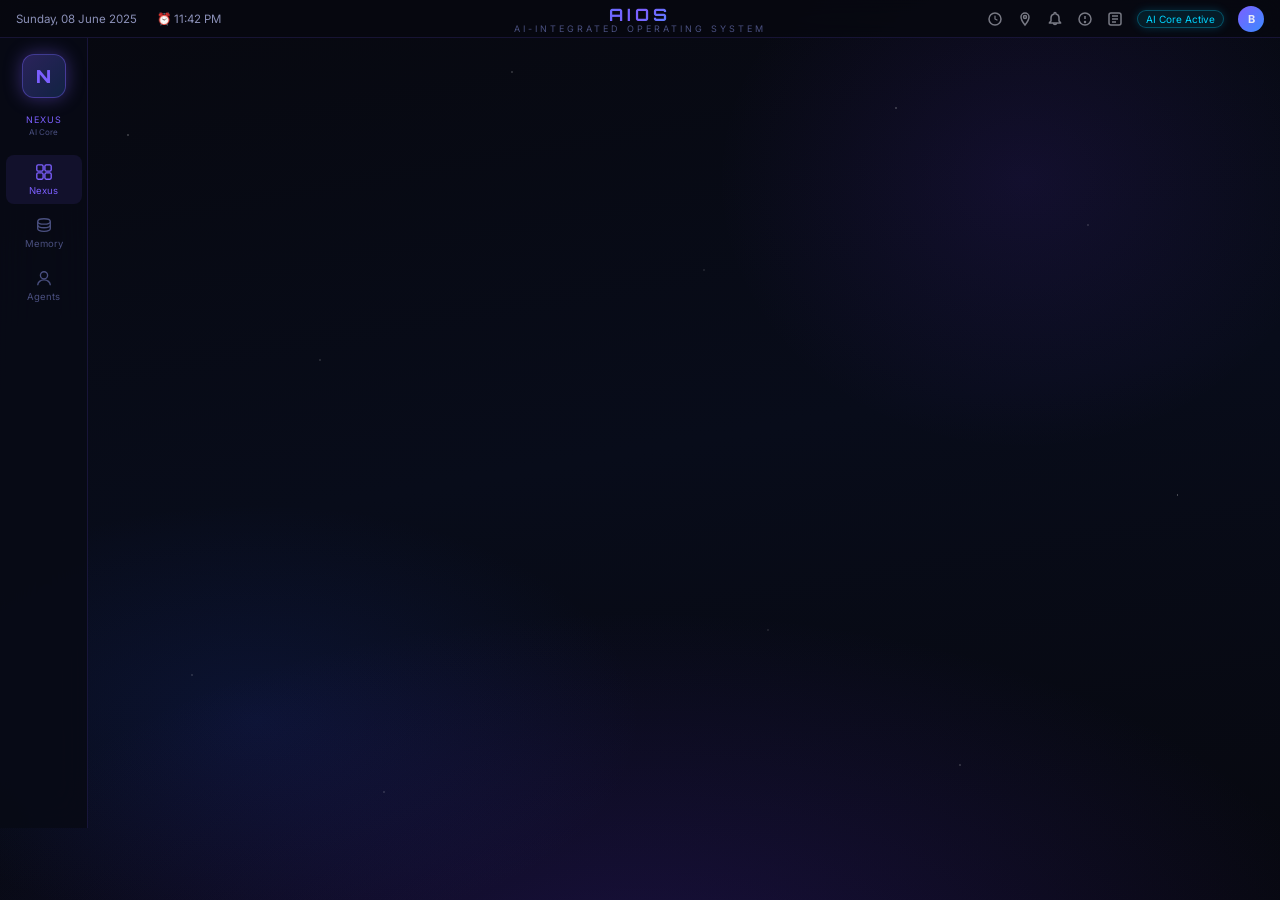
==== gui/index.html @ 1fb4b552 "feat(gui): Add AIOS desktop GUI dashboard - Phase 9 implementation Full pixel-faithful recreation of" ====
<!DOCTYPE html>
<html lang="en">
<head>
<meta charset="UTF-8">
<meta name="viewport" content="width=device-width, initial-scale=1.0">
<title>AIOS — AI-Integrated Operating System</title>
<style>
  @import url('https://fonts.googleapis.com/css2?family=Inter:wght@300;400;500;600;700&family=Orbitron:wght@400;500;700;900&display=swap');

  *, *::before, *::after { box-sizing: border-box; margin: 0; padding: 0; }

  :root {
    --bg-base:       #07080f;
    --bg-panel:      rgba(12, 14, 28, 0.85);
    --bg-card:       rgba(16, 18, 38, 0.9);
    --bg-hover:      rgba(80, 60, 180, 0.15);
    --accent-purple: #7c5fff;
    --accent-blue:   #3b8bff;
    --accent-cyan:   #00d4ff;
    --accent-green:  #00e98a;
    --accent-amber:  #ffa940;
    --accent-red:    #ff4d6a;
    --text-primary:  #e8eaf6;
    --text-secondary:#8b90b8;
    --text-dim:      #4a5080;
    --border:        rgba(100, 80, 220, 0.18);
    --glow-purple:   0 0 18px rgba(124,95,255,0.4);
    --glow-blue:     0 0 18px rgba(59,139,255,0.4);
    --glow-cyan:     0 0 18px rgba(0,212,255,0.4);
    --radius-sm:     8px;
    --radius-md:     12px;
    --radius-lg:     16px;
  }

  html, body {
    width: 100%; height: 100%;
    font-family: 'Inter', sans-serif;
    background: var(--bg-base);
    color: var(--text-primary);
    overflow: hidden;
    user-select: none;
  }

  /* ─── BACKGROUND ─────────────────────────────────── */
  .bg-layer {
    position: fixed; inset: 0; z-index: 0;
    background:
      radial-gradient(ellipse 80% 60% at 50% 110%, rgba(80,40,200,0.25) 0%, transparent 70%),
      radial-gradient(ellipse 50% 40% at 20% 80%, rgba(30,60,180,0.18) 0%, transparent 60%),
      radial-gradient(ellipse 40% 50% at 80% 20%, rgba(100,50,220,0.12) 0%, transparent 60%),
      linear-gradient(170deg, #07080f 0%, #080c1a 50%, #07080f 100%);
  }
  .bg-stars {
    position: fixed; inset: 0; z-index: 0;
    background-image:
      radial-gradient(1px 1px at 10% 15%, rgba(255,255,255,0.6) 0%, transparent 100%),
      radial-gradient(1px 1px at 25% 40%, rgba(255,255,255,0.4) 0%, transparent 100%),
      radial-gradient(1px 1px at 40% 8%,  rgba(255,255,255,0.5) 0%, transparent 100%),
      radial-gradient(1px 1px at 55% 30%, rgba(255,255,255,0.3) 0%, transparent 100%),
      radial-gradient(1px 1px at 70% 12%, rgba(255,255,255,0.6) 0%, transparent 100%),
      radial-gradient(1px 1px at 85% 25%, rgba(255,255,255,0.4) 0%, transparent 100%),
      radial-gradient(1px 1px at 92% 55%, rgba(255,255,255,0.5) 0%, transparent 100%),
      radial-gradient(1px 1px at 5%  60%, rgba(255,255,255,0.3) 0%, transparent 100%),
      radial-gradient(1px 1px at 15% 75%, rgba(255,255,255,0.4) 0%, transparent 100%),
      radial-gradient(1px 1px at 60% 70%, rgba(255,255,255,0.3) 0%, transparent 100%),
      radial-gradient(1px 1px at 75% 85%, rgba(255,255,255,0.5) 0%, transparent 100%),
      radial-gradient(1px 1px at 30% 88%, rgba(255,255,255,0.4) 0%, transparent 100%);
  }

  /* ─── TOP BAR ─────────────────────────────────────── */
  .topbar {
    position: fixed; top: 0; left: 0; right: 0; height: 38px; z-index: 100;
    display: flex; align-items: center; justify-content: space-between;
    padding: 0 16px;
    background: rgba(7, 8, 15, 0.8);
    border-bottom: 1px solid var(--border);
    backdrop-filter: blur(12px);
    font-size: 11.5px;
  }
  .topbar-left { display: flex; align-items: center; gap: 20px; color: var(--text-secondary); }
  .topbar-center {
    position: absolute; left: 50%; transform: translateX(-50%);
    text-align: center;
  }
  .topbar-center .logo-text {
    font-family: 'Orbitron', sans-serif;
    font-size: 17px; font-weight: 700; letter-spacing: 4px;
    background: linear-gradient(135deg, var(--accent-blue), var(--accent-purple), var(--accent-cyan));
    -webkit-background-clip: text; -webkit-text-fill-color: transparent;
  }
  .topbar-center .tagline {
    font-size: 9px; letter-spacing: 3px; color: var(--text-dim);
    margin-top: -2px; text-transform: uppercase;
  }
  .topbar-right { display: flex; align-items: center; gap: 14px; }
  .topbar-icon { width: 16px; height: 16px; opacity: 0.5; cursor: pointer; transition: opacity 0.2s; }
  .topbar-icon:hover { opacity: 1; }
  .ai-core-badge {
    font-size: 10px; color: var(--accent-cyan);
    background: rgba(0,212,255,0.1); border: 1px solid rgba(0,212,255,0.3);
    padding: 2px 8px; border-radius: 20px;
    box-shadow: 0 0 10px rgba(0,212,255,0.2);
  }
  .avatar {
    width: 26px; height: 26px; border-radius: 50%;
    background: linear-gradient(135deg, var(--accent-purple), var(--accent-blue));
    display: flex; align-items: center; justify-content: center;
    font-size: 11px; font-weight: 700; cursor: pointer;
  }

  /* ─── LAYOUT ─────────────────────────────────────── */
  .layout {
    position: fixed; top: 38px; bottom: 72px; left: 0; right: 0; z-index: 10;
    display: grid;
    grid-template-columns: 88px 1fr;
    gap: 0;
  }

  /* ─── SIDEBAR ─────────────────────────────────────── */
  .sidebar {
    background: rgba(8,10,22,0.9);
    border-right: 1px solid var(--border);
    display: flex; flex-direction: column;
    align-items: center;
    padding: 16px 0;
    gap: 4px;
    backdrop-filter: blur(20px);
  }
  .sidebar-logo {
    width: 44px; height: 44px; border-radius: 12px;
    background: linear-gradient(135deg, rgba(124,95,255,0.3), rgba(59,139,255,0.2));
    border: 1px solid rgba(124,95,255,0.4);
    display: flex; align-items: center; justify-content: center;
    margin-bottom: 12px;
    box-shadow: var(--glow-purple);
    font-family: 'Orbitron', sans-serif;
    font-size: 18px; font-weight: 900;
    color: var(--accent-purple);
  }
  .sidebar-logo-label { font-size: 9px; color: var(--accent-purple); letter-spacing: 1px; }
  .sidebar-logo-sub   { font-size: 8px; color: var(--text-dim); }
  .nav-item {
    width: 76px; padding: 8px 4px;
    display: flex; flex-direction: column; align-items: center; gap: 4px;
    cursor: pointer; border-radius: var(--radius-sm);
    transition: background 0.2s;
    color: var(--text-dim);
    font-size: 9.5px;
  }
  .nav-item:hover, .nav-item.active {
    background: var(--bg-hover);
    color: var(--accent-purple);
  }
  .nav-item svg { width: 18px; height: 18px; }
  .sidebar-divider { width: 40px; height: 1px; background: var(--border); margin: 8px 0; }

  /* ─── MAIN AREA ───────────────────────────────────── */
  .main {
    display: grid;
    grid-template-columns: 300px 1fr 290px;
    grid-template-rows: 1fr;
    gap: 10px;
    padding: 10px 10px 10px 10px;
    overflow: hidden;
  }

  /* ─── LEFT COLUMN ─────────────────────────────────── */
  .col-left { display: flex; flex-direction: column; gap: 10px; }

  /* Nexus Orb */
  .nexus-orb-card {
    background: var(--bg-card);
    border: 1px solid var(--border);
    border-radius: var(--radius-md);
    padding: 14px;
    display: flex; align-items: center; gap: 12px;
    backdrop-filter: blur(16px);
  }
  .orb-container {
    width: 54px; height: 54px; flex-shrink: 0;
    position: relative; display: flex; align-items: center; justify-content: center;
  }
  .orb {
    width: 42px; height: 42px; border-radius: 50%;
    background: radial-gradient(circle at 35% 35%, #a78bff, #5b3fff 50%, #1a0f6e);
    box-shadow: 0 0 20px rgba(124,95,255,0.7), 0 0 40px rgba(124,95,255,0.3);
    animation: orbPulse 3s ease-in-out infinite;
  }
  @keyframes orbPulse {
    0%,100% { box-shadow: 0 0 20px rgba(124,95,255,0.7), 0 0 40px rgba(124,95,255,0.3); }
    50%      { box-shadow: 0 0 30px rgba(124,95,255,0.9), 0 0 60px rgba(124,95,255,0.5); }
  }
  .orb-ring {
    position: absolute; border-radius: 50%;
    border: 1px solid rgba(124,95,255,0.3);
    animation: ringExpand 2s ease-out infinite;
  }
  .orb-ring:nth-child(2) { width: 52px; height: 52px; animation-delay: 0s; }
  .orb-ring:nth-child(3) { width: 62px; height: 62px; animation-delay: 0.5s; }
  @keyframes ringExpand {
    0%   { opacity: 0.8; transform: scale(0.9); }
    100% { opacity: 0;   transform: scale(1.4); }
  }
  .orb-text { flex: 1; }
  .orb-text .listening { font-size: 13px; font-weight: 600; color: var(--text-primary); }
  .orb-text .question   { font-size: 11.5px; color: var(--text-secondary); margin-top: 2px; }
  .waveform {
    margin-top: 8px; display: flex; align-items: center; gap: 2px; height: 16px;
  }
  .waveform-bar {
    width: 3px; border-radius: 2px;
    background: linear-gradient(to top, var(--accent-purple), var(--accent-cyan));
    animation: waveBounce 1.2s ease-in-out infinite;
  }
  .waveform-bar:nth-child(1)  { height: 5px;  animation-delay: 0.0s; }
  .waveform-bar:nth-child(2)  { height: 10px; animation-delay: 0.1s; }
  .waveform-bar:nth-child(3)  { height: 14px; animation-delay: 0.2s; }
  .waveform-bar:nth-child(4)  { height: 8px;  animation-delay: 0.3s; }
  .waveform-bar:nth-child(5)  { height: 12px; animation-delay: 0.4s; }
  .waveform-bar:nth-child(6)  { height: 6px;  animation-delay: 0.5s; }
  .waveform-bar:nth-child(7)  { height: 10px; animation-delay: 0.6s; }
  .waveform-bar:nth-child(8)  { height: 14px; animation-delay: 0.7s; }
  .waveform-bar:nth-child(9)  { height: 7px;  animation-delay: 0.8s; }
  .waveform-bar:nth-child(10) { height: 11px; animation-delay: 0.9s; }
  .waveform-bar:nth-child(11) { height: 5px;  animation-delay: 1.0s; }
  .waveform-bar:nth-child(12) { height: 9px;  animation-delay: 1.1s; }
  @keyframes waveBounce {
    0%,100% { transform: scaleY(1);   }
    50%      { transform: scaleY(1.8); }
  }

  /* Active Context */
  .panel {
    background: var(--bg-card);
    border: 1px solid var(--border);
    border-radius: var(--radius-md);
    padding: 12px 14px;
    backdrop-filter: blur(16px);
  }
  .panel-title {
    font-size: 9px; letter-spacing: 2px; text-transform: uppercase;
    color: var(--text-dim); margin-bottom: 10px; font-weight: 600;
  }
  .context-mode {
    display: flex; align-items: center; gap: 8px;
    background: rgba(124,95,255,0.1); border: 1px solid rgba(124,95,255,0.25);
    border-radius: var(--radius-sm); padding: 6px 10px; margin-bottom: 10px;
    font-size: 12px;
  }
  .context-mode svg { width: 13px; height: 13px; color: var(--accent-purple); }
  .context-mode span { flex: 1; color: var(--text-primary); font-weight: 500; }
  .badge-icon {
    width: 20px; height: 20px; border-radius: 4px;
    background: rgba(124,95,255,0.2); border: 1px solid rgba(124,95,255,0.3);
    display: flex; align-items: center; justify-content: center; font-size: 9px;
  }
  .context-meta { display: flex; gap: 8px; margin-bottom: 10px; }
  .meta-item { flex: 1; }
  .meta-label { font-size: 9px; color: var(--text-dim); }
  .meta-val   { font-size: 11px; color: var(--text-secondary); margin-top: 2px; }
  .context-icons { display: flex; gap: 8px; margin-bottom: 12px; }
  .ctx-icon {
    width: 32px; height: 32px; border-radius: 8px;
    background: rgba(255,255,255,0.05); border: 1px solid var(--border);
    display: flex; align-items: center; justify-content: center; font-size: 12px;
    cursor: pointer; transition: background 0.2s;
  }
  .ctx-icon:hover { background: var(--bg-hover); }
  .productivity-label {
    display: flex; justify-content: space-between; align-items: center;
    font-size: 10px; color: var(--text-secondary); margin-bottom: 5px;
  }
  .productivity-val { font-size: 16px; font-weight: 700; color: var(--accent-purple); }
  .progress-bar {
    height: 5px; border-radius: 3px;
    background: rgba(255,255,255,0.06);
    overflow: hidden;
  }
  .progress-fill {
    height: 100%; border-radius: 3px;
    background: linear-gradient(90deg, var(--accent-purple), var(--accent-cyan));
    box-shadow: 0 0 8px rgba(124,95,255,0.5);
    transition: width 1.5s ease;
  }

  /* System Vitals */
  .vitals-grid { display: flex; flex-direction: column; gap: 7px; }
  .vital-row {
    display: flex; align-items: center; gap: 8px; font-size: 11px;
  }
  .vital-label { width: 36px; color: var(--text-dim); font-size: 10px; }
  .vital-val   { width: 52px; color: var(--text-primary); font-weight: 500; }
  .vital-bar { flex: 1; height: 4px; border-radius: 2px; background: rgba(255,255,255,0.06); overflow: hidden; }
  .vital-fill { height: 100%; border-radius: 2px; }
  .vital-fill.purple { background: linear-gradient(90deg, var(--accent-purple), var(--accent-blue)); }
  .vital-fill.blue   { background: linear-gradient(90deg, var(--accent-blue), var(--accent-cyan)); }
  .vital-fill.green  { background: var(--accent-green); }
  .vital-fill.amber  { background: var(--accent-amber); }
  .vitals-donut {
    display: flex; align-items: center; gap: 12px; margin-bottom: 10px;
  }
  .donut-container { position: relative; width: 56px; height: 56px; }
  .donut-label {
    position: absolute; inset: 0; display: flex; flex-direction: column;
    align-items: center; justify-content: center;
    font-size: 13px; font-weight: 700; color: var(--text-primary);
  }
  .donut-sub { font-size: 7px; color: var(--text-dim); }
  .vitals-row2 { display: flex; gap: 8px; }
  .vital-mini {
    flex: 1; font-size: 9.5px;
    display: flex; align-items: center; gap: 4px;
    color: var(--text-secondary);
  }
  .spark { display: flex; align-items: flex-end; gap: 1.5px; height: 14px; }
  .spark-bar { width: 3px; border-radius: 1px; background: var(--accent-blue); opacity: 0.7; }

  /* ─── CENTER COLUMN ───────────────────────────────── */
  .col-center { display: flex; flex-direction: column; gap: 0; position: relative; overflow: hidden; }

  /* Hero */
  .hero {
    flex: 1; display: flex; flex-direction: column;
    align-items: center; justify-content: center;
    position: relative;
  }
  .hero-greeting { font-size: 24px; font-weight: 300; color: var(--text-primary); text-align: center; }
  .hero-sub { font-size: 13px; color: var(--text-secondary); margin-top: 4px; text-align: center; }

  /* Central Logo Ring */
  .logo-ring-container {
    position: absolute; inset: 0;
    display: flex; align-items: center; justify-content: center;
    pointer-events: none;
  }
  .logo-rings {
    position: relative; width: 340px; height: 340px;
    display: flex; align-items: center; justify-content: center;
  }
  .ring {
    position: absolute; border-radius: 50%;
    border: 1px solid;
    animation: rotateSlow linear infinite;
  }
  .ring1 { width: 180px; height: 180px; border-color: rgba(124,95,255,0.3); animation-duration: 20s; }
  .ring2 { width: 240px; height: 240px; border-color: rgba(59,139,255,0.2); animation-duration: 30s; animation-direction: reverse; }
  .ring3 { width: 300px; height: 300px; border-color: rgba(0,212,255,0.15); animation-duration: 40s; }
  .ring4 { width: 340px; height: 340px; border-color: rgba(124,95,255,0.08); animation-duration: 50s; animation-direction: reverse; }
  @keyframes rotateSlow { from { transform: rotate(0deg); } to { transform: rotate(360deg); } }
  .ring-dot {
    position: absolute; top: -3px; left: 50%; transform: translateX(-50%);
    width: 6px; height: 6px; border-radius: 50%;
    background: var(--accent-purple);
    box-shadow: 0 0 8px var(--accent-purple);
  }
  .logo-center {
    width: 90px; height: 90px; border-radius: 50%;
    background: radial-gradient(circle at 40% 40%, rgba(124,95,255,0.4), rgba(30,20,80,0.9));
    border: 2px solid rgba(124,95,255,0.5);
    box-shadow: 0 0 40px rgba(124,95,255,0.5), 0 0 80px rgba(124,95,255,0.2);
    display: flex; align-items: center; justify-content: center;
    font-family: 'Orbitron', sans-serif;
    font-size: 32px; font-weight: 900;
    color: rgba(124,95,255,0.9);
    animation: centerGlow 4s ease-in-out infinite;
    z-index: 2;
  }
  @keyframes centerGlow {
    0%,100% { box-shadow: 0 0 40px rgba(124,95,255,0.5), 0 0 80px rgba(124,95,255,0.2); }
    50%      { box-shadow: 0 0 60px rgba(124,95,255,0.8), 0 0 120px rgba(124,95,255,0.4); }
  }
  /* ground glow beam */
  .beam {
    position: absolute; bottom: 0; left: 50%; transform: translateX(-50%);
    width: 200px; height: 300px;
    background: linear-gradient(to bottom, rgba(124,95,255,0.3), transparent);
    clip-path: polygon(35% 0%, 65% 0%, 100% 100%, 0% 100%);
    pointer-events: none;
  }

  /* ─── RIGHT COLUMN ────────────────────────────────── */
  .col-right { display: flex; flex-direction: column; gap: 10px; overflow-y: auto; }
  .col-right::-webkit-scrollbar { display: none; }

  /* Nexus Graph */
  .graph-panel {
    background: var(--bg-card);
    border: 1px solid var(--border);
    border-radius: var(--radius-md);
    padding: 12px;
    height: 220px;
    position: relative;
    overflow: hidden;
    backdrop-filter: blur(16px);
  }
  .graph-header { display: flex; justify-content: space-between; align-items: flex-start; margin-bottom: 4px; }
  .graph-title { font-size: 12px; font-weight: 600; }
  .graph-sub   { font-size: 9px; color: var(--text-dim); margin-top: 2px; }
  .live-badge {
    display: flex; align-items: center; gap: 4px;
    font-size: 9px; color: var(--accent-green);
  }
  .live-dot {
    width: 6px; height: 6px; border-radius: 50%;
    background: var(--accent-green);
    box-shadow: 0 0 6px var(--accent-green);
    animation: blink 1.5s ease-in-out infinite;
  }
  @keyframes blink { 0%,100% { opacity: 1; } 50% { opacity: 0.3; } }
  #graph-canvas { position: absolute; inset: 0; width: 100%; height: 100%; }

  /* Active Agents */
  .agent-item {
    display: flex; align-items: center; gap: 10px;
    padding: 8px 0;
    border-bottom: 1px solid rgba(255,255,255,0.04);
  }
  .agent-item:last-child { border-bottom: none; }
  .agent-avatar {
    width: 32px; height: 32px; border-radius: 8px; flex-shrink: 0;
    background: linear-gradient(135deg, rgba(124,95,255,0.3), rgba(59,139,255,0.2));
    border: 1px solid rgba(124,95,255,0.3);
    display: flex; align-items: center; justify-content: center; font-size: 14px;
  }
  .agent-info { flex: 1; }
  .agent-name { font-size: 11.5px; font-weight: 500; }
  .agent-role { font-size: 9.5px; color: var(--text-dim); margin-top: 1px; }
  .agent-status {
    font-size: 9.5px; display: flex; align-items: center; gap: 4px;
  }
  .status-dot { width: 5px; height: 5px; border-radius: 50%; }
  .status-dot.green  { background: var(--accent-green); box-shadow: 0 0 5px var(--accent-green); }
  .status-dot.amber  { background: var(--accent-amber); box-shadow: 0 0 5px var(--accent-amber); animation: blink 1s infinite; }
  .panel-manage {
    font-size: 9.5px; color: var(--accent-blue); cursor: pointer;
    display: flex; justify-content: flex-end; margin-bottom: 8px;
  }
  .panel-footer-btn {
    margin-top: 10px; width: 100%; padding: 7px;
    background: rgba(59,139,255,0.1); border: 1px solid rgba(59,139,255,0.2);
    border-radius: var(--radius-sm); font-size: 10px;
    color: var(--accent-blue); cursor: pointer; text-align: center;
    transition: background 0.2s;
  }
  .panel-footer-btn:hover { background: rgba(59,139,255,0.2); }

  /* Live Insights */
  .insight-item {
    display: flex; align-items: flex-start; gap: 8px;
    padding: 7px 0;
    border-bottom: 1px solid rgba(255,255,255,0.04);
    font-size: 11px;
  }
  .insight-item:last-child { border-bottom: none; }
  .insight-icon { font-size: 13px; flex-shrink: 0; margin-top: 1px; }
  .insight-text { color: var(--text-secondary); line-height: 1.4; }
  .insight-bold { color: var(--text-primary); font-weight: 500; }
  .see-all {
    margin-top: 8px; width: 100%; padding: 6px;
    background: rgba(124,95,255,0.1); border: 1px solid rgba(124,95,255,0.2);
    border-radius: var(--radius-sm); font-size: 10px;
    color: var(--accent-purple); cursor: pointer; text-align: center;
    transition: background 0.2s;
  }
  .see-all:hover { background: rgba(124,95,255,0.2); }

  /* Upcoming */
  .upcoming-item {
    display: flex; align-items: flex-start; gap: 10px;
    padding: 8px 0;
    border-bottom: 1px solid rgba(255,255,255,0.04);
  }
  .upcoming-item:last-child { border-bottom: none; }
  .upcoming-time { font-size: 10px; color: var(--text-dim); width: 42px; flex-shrink: 0; padding-top: 2px; }
  .upcoming-dot {
    width: 7px; height: 7px; border-radius: 50%; flex-shrink: 0; margin-top: 4px;
  }
  .dot-green { background: var(--accent-green); box-shadow: 0 0 5px var(--accent-green); }
  .dot-amber { background: var(--accent-amber); box-shadow: 0 0 5px var(--accent-amber); }
  .dot-blue  { background: var(--accent-blue);  box-shadow: 0 0 5px var(--accent-blue); }
  .upcoming-title { font-size: 11.5px; font-weight: 500; }
  .upcoming-sub   { font-size: 9.5px; color: var(--text-dim); margin-top: 1px; }
  .upcoming-header {
    display: flex; justify-content: space-between; align-items: center; margin-bottom: 6px;
  }
  .add-btn {
    font-size: 9px; color: var(--accent-blue); cursor: pointer;
    background: rgba(59,139,255,0.1); border: 1px solid rgba(59,139,255,0.2);
    padding: 2px 8px; border-radius: 10px;
  }

  /* Weather */
  .weather-card {
    background: var(--bg-card);
    border: 1px solid var(--border);
    border-radius: var(--radius-md); padding: 12px;
    backdrop-filter: blur(16px);
  }
  .weather-main { display: flex; align-items: center; gap: 10px; }
  .weather-icon { font-size: 30px; }
  .weather-temp { font-size: 26px; font-weight: 300; }
  .weather-desc { font-size: 10px; color: var(--text-dim); }
  .weather-loc  { font-size: 9.5px; color: var(--text-dim); margin-top: 2px; }
  .weather-week { display: flex; justify-content: space-between; margin-top: 10px; }
  .weather-day  { text-align: center; font-size: 9px; color: var(--text-dim); }
  .weather-day .wday { margin-bottom: 3px; }
  .weather-day .wtemp { font-size: 10px; color: var(--text-secondary); font-weight: 500; }

  /* Media Hub */
  .media-card {
    background: var(--bg-card);
    border: 1px solid var(--border);
    border-radius: var(--radius-md); padding: 12px;
    backdrop-filter: blur(16px);
  }
  .media-title   { font-size: 12px; font-weight: 600; }
  .media-song    { font-size: 13px; font-weight: 600; margin-top: 10px; }
  .media-service { font-size: 10px; color: var(--text-dim); margin-top: 2px; }
  .media-visual  {
    width: 100%; height: 50px; border-radius: 8px; margin: 10px 0;
    background: linear-gradient(135deg, #1a0d40, #2d1060, #0d2080);
    display: flex; align-items: center; justify-content: center;
    font-size: 20px; overflow: hidden; position: relative;
  }
  .media-wave { display: flex; align-items: flex-end; gap: 2px; height: 30px; }
  .media-wave-bar {
    width: 3px; border-radius: 2px;
    background: linear-gradient(to top, var(--accent-purple), var(--accent-cyan));
    animation: waveBounce 0.8s ease-in-out infinite;
  }
  .media-controls {
    display: flex; align-items: center; justify-content: space-between;
    margin-top: 6px;
  }
  .ctrl-btn { font-size: 14px; cursor: pointer; color: var(--text-secondary); transition: color 0.2s; }
  .ctrl-btn:hover { color: var(--text-primary); }
  .ctrl-play {
    width: 28px; height: 28px; border-radius: 50%;
    background: linear-gradient(135deg, var(--accent-purple), var(--accent-blue));
    display: flex; align-items: center; justify-content: center;
    font-size: 11px; cursor: pointer;
    box-shadow: 0 0 12px rgba(124,95,255,0.5);
  }
  .media-progress { margin-top: 8px; }
  .media-prog-bar { height: 3px; background: rgba(255,255,255,0.08); border-radius: 2px; overflow: hidden; }
  .media-prog-fill {
    height: 100%; width: 33%; border-radius: 2px;
    background: linear-gradient(90deg, var(--accent-purple), var(--accent-cyan));
  }
  .media-time { display: flex; justify-content: space-between; font-size: 8.5px; color: var(--text-dim); margin-top: 3px; }

  /* ─── BOTTOM DOCK ─────────────────────────────────── */
  .dock {
    position: fixed; bottom: 0; left: 0; right: 0; height: 72px; z-index: 100;
    background: rgba(7, 8, 15, 0.85);
    border-top: 1px solid var(--border);
    backdrop-filter: blur(20px);
    display: flex; flex-direction: column; align-items: center;
  }
  .search-bar-wrap { padding: 8px 180px 0; width: 100%; }
  .search-bar {
    display: flex; align-items: center; gap: 10px;
    background: rgba(20,22,45,0.9);
    border: 1px solid rgba(124,95,255,0.25);
    border-radius: 30px;
    padding: 7px 16px;
    box-shadow: 0 0 20px rgba(124,95,255,0.1);
  }
  .search-icon { font-size: 13px; color: var(--accent-purple); }
  .search-input {
    flex: 1; background: transparent; border: none; outline: none;
    font-family: 'Inter', sans-serif; font-size: 12px;
    color: var(--text-secondary);
    caret-color: var(--accent-purple);
  }
  .search-input::placeholder { color: var(--text-dim); }
  .search-mic { font-size: 14px; color: var(--text-dim); cursor: pointer; }
  .dock-icons {
    display: flex; align-items: center; justify-content: center; gap: 6px;
    padding: 4px 0; width: 100%;
  }
  .dock-item {
    display: flex; flex-direction: column; align-items: center; gap: 2px;
    padding: 2px 12px; cursor: pointer; border-radius: 8px;
    transition: background 0.2s; color: var(--text-dim);
    font-size: 8.5px;
  }
  .dock-item:hover { background: var(--bg-hover); color: var(--text-secondary); }
  .dock-item.active {
    background: rgba(124,95,255,0.15);
    color: var(--accent-purple);
  }
  .dock-item svg { width: 16px; height: 16px; }
  .dock-separator { width: 1px; height: 28px; background: var(--border); margin: 0 4px; }
  .dock-center-icon {
    width: 38px; height: 38px; border-radius: 50%;
    background: linear-gradient(135deg, rgba(124,95,255,0.4), rgba(59,139,255,0.3));
    border: 1px solid rgba(124,95,255,0.5);
    display: flex; align-items: center; justify-content: center;
    box-shadow: 0 0 16px rgba(124,95,255,0.4);
    cursor: pointer;
    font-size: 14px;
  }
  .dock-power {
    width: 28px; height: 28px; border-radius: 50%;
    background: rgba(255,77,106,0.15); border: 1px solid rgba(255,77,106,0.3);
    display: flex; align-items: center; justify-content: center;
    font-size: 13px; cursor: pointer; color: var(--accent-red);
  }

  /* ─── SCROLLBAR ───────────────────────────────────── */
  ::-webkit-scrollbar { width: 4px; }
  ::-webkit-scrollbar-track { background: transparent; }
  ::-webkit-scrollbar-thumb { background: rgba(124,95,255,0.3); border-radius: 2px; }

  /* ─── TOOLTIP ─────────────────────────────────────── */
  [title]:hover::after {
    content: attr(title);
    position: absolute; bottom: 120%; left: 50%; transform: translateX(-50%);
    background: rgba(20,22,45,0.95); color: var(--text-primary);
    font-size: 10px; padding: 3px 8px; border-radius: 4px; white-space: nowrap;
    border: 1px solid var(--border); pointer-events: none; z-index: 999;
  }

  /* ─── ANIMATIONS ─────────────────────────────────── */
  .fade-in { animation: fadeIn 0.6s ease both; }
  @keyframes fadeIn { from { opacity: 0; transform: translateY(8px); } to { opacity: 1; transform: translateY(0); } }
  .fade-in:nth-child(1) { animation-delay: 0.1s; }
  .fade-in:nth-child(2) { animation-delay: 0.2s; }
  .fade-in:nth-child(3) { animation-delay: 0.3s; }
  .fade-in:nth-child(4) { animation-delay: 0.4s; }
</style>
</head>
<body>

<!-- Background -->
<div class="bg-layer"></div>
<div class="bg-stars"></div>

<!-- ═══════════ TOP BAR ═══════════ -->
<div class="topbar">
  <div class="topbar-left">
    <span id="topbar-date">Sunday, 08 June 2025</span>
    <span id="topbar-time">⏰ 11:42 PM</span>
  </div>
  <div class="topbar-center">
    <div class="logo-text">AIOS</div>
    <div class="tagline">AI-Integrated Operating System</div>
  </div>
  <div class="topbar-right">
    <!-- minimal icons as SVG dots -->
    <svg class="topbar-icon" viewBox="0 0 16 16" fill="currentColor"><circle cx="8" cy="8" r="6" stroke="currentColor" stroke-width="1.5" fill="none"/><path d="M8 5v3l2 1" stroke="currentColor" stroke-width="1.2" stroke-linecap="round" fill="none"/></svg>
    <svg class="topbar-icon" viewBox="0 0 16 16" fill="none" stroke="currentColor" stroke-width="1.5"><path d="M8 2C5.79 2 4 3.79 4 6c0 3.25 4 8 4 8s4-4.75 4-8c0-2.21-1.79-4-4-4z"/><circle cx="8" cy="6" r="1.5"/></svg>
    <svg class="topbar-icon" viewBox="0 0 16 16" fill="none" stroke="currentColor" stroke-width="1.5"><path d="M8 1.5a1 1 0 0 1 1 1V3a4 4 0 0 1 3 3.87V10l1.5 1.5v.5h-11v-.5L4 10V6.87A4 4 0 0 1 7 3V2.5a1 1 0 0 1 1-1z"/><path d="M6.5 12a1.5 1.5 0 0 0 3 0"/></svg>
    <svg class="topbar-icon" viewBox="0 0 16 16" fill="none" stroke="currentColor" stroke-width="1.5"><circle cx="8" cy="8" r="6"/><path d="M8 5v3"/><circle cx="8" cy="11" r="0.5" fill="currentColor"/></svg>
    <svg class="topbar-icon" viewBox="0 0 16 16" fill="none" stroke="currentColor" stroke-width="1.5"><rect x="2" y="2" width="12" height="12" rx="2"/><path d="M5 5h6M5 8h6M5 11h4"/></svg>
    <div class="ai-core-badge">AI Core Active</div>
    <div class="avatar">B</div>
  </div>
</div>

<!-- ═══════════ LAYOUT ═══════════ -->
<div class="layout">

  <!-- ── SIDEBAR ── -->
  <nav class="sidebar">
    <div class="sidebar-logo">N</div>
    <div class="sidebar-logo-label">NEXUS</div>
    <div class="sidebar-logo-sub" style="margin-top:-2px;font-size:8px;color:var(--text-dim)">AI Core</div>
    <div style="height:10px"></div>

    <div class="nav-item active" title="Nexus">
      <svg viewBox="0 0 20 20" fill="none" stroke="currentColor" stroke-width="1.5"><rect x="2" y="2" width="7" height="7" rx="1.5"/><rect x="11" y="2" width="7" height="7" rx="1.5"/><rect x="2" y="11" width="7" height="7" rx="1.5"/><rect x="11" y="11" width="7" height="7" rx="1.5"/></svg>
      Nexus
    </div>
    <div class="nav-item" title="Memory">
      <svg viewBox="0 0 20 20" fill="none" stroke="currentColor" stroke-width="1.5"><ellipse cx="10" cy="6" rx="7" ry="3"/><path d="M3 6v4c0 1.66 3.13 3 7 3s7-1.34 7-3V6"/><path d="M3 10v4c0 1.66 3.13 3 7 3s7-1.34 7-3v-4"/></svg>
      Memory
    </div>
    <div class="nav-item" title="Agents">
      <svg viewBox="0 0 20 20" fill="none" stroke="currentColor" stroke-width="1.5"><circle cx="10" cy="7" r="4"/><path d="M3 18c0-3.31 3.13-6 7-6s7 2.69 7 6"/></svg>
      Agents
    </div>
    <div class="nav-item" title="Projects">
      <svg viewBox="0 0 20 20" fill="none" stroke="currentColor" stroke-width="1.5"><rect x=
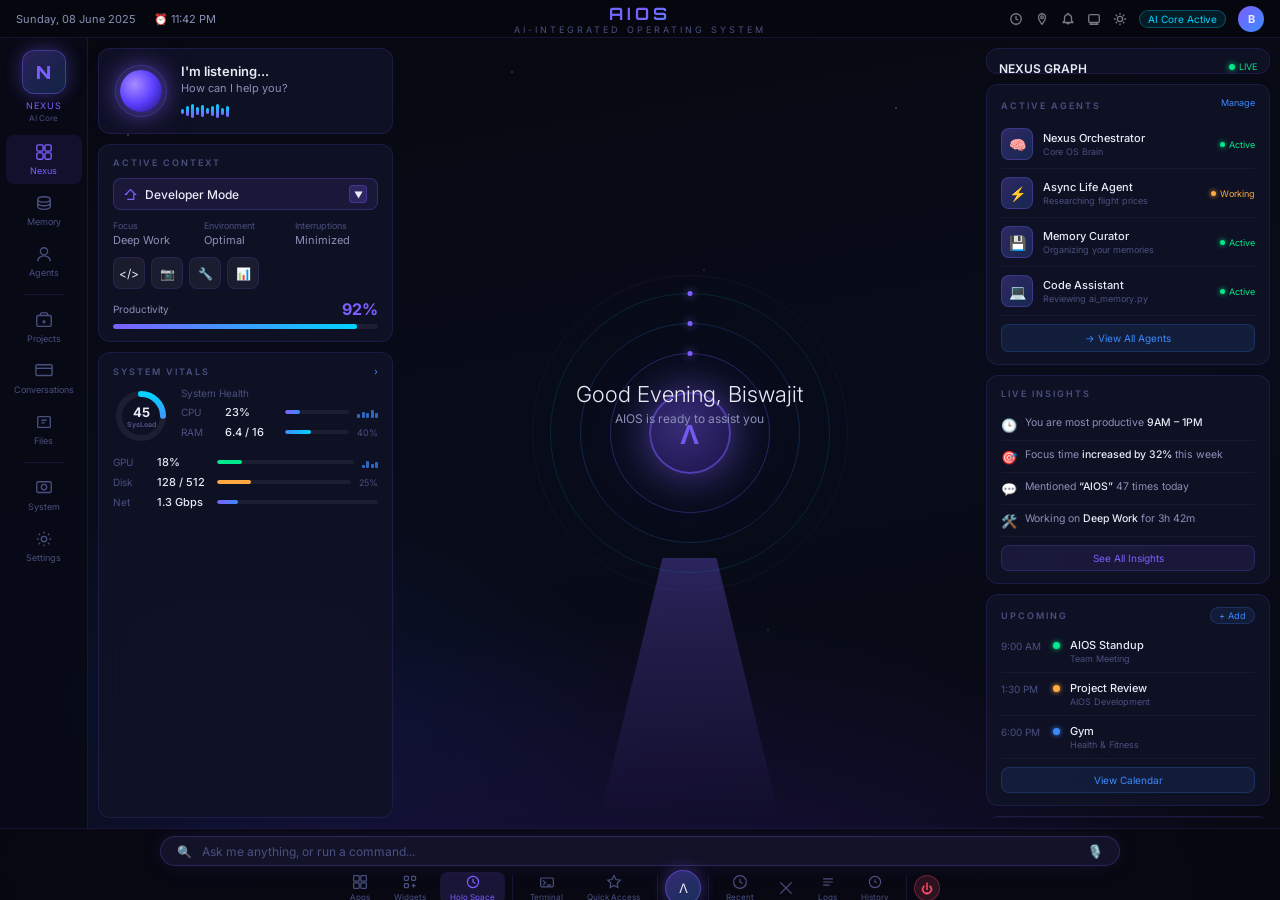
==== commit 68b7965e: "feat(gui): Complete AIOS dashboard GUI - full implementation" ====
--- a/gui/index.html
+++ b/gui/index.html
@@ -5,681 +5,676 @@
 <meta name="viewport" content="width=device-width, initial-scale=1.0">
 <title>AIOS — AI-Integrated Operating System</title>
 <style>
-  @import url('https://fonts.googleapis.com/css2?family=Inter:wght@300;400;500;600;700&family=Orbitron:wght@400;500;700;900&display=swap');
-
-  *, *::before, *::after { box-sizing: border-box; margin: 0; padding: 0; }
-
-  :root {
-    --bg-base:       #07080f;
-    --bg-panel:      rgba(12, 14, 28, 0.85);
-    --bg-card:       rgba(16, 18, 38, 0.9);
-    --bg-hover:      rgba(80, 60, 180, 0.15);
-    --accent-purple: #7c5fff;
-    --accent-blue:   #3b8bff;
-    --accent-cyan:   #00d4ff;
-    --accent-green:  #00e98a;
-    --accent-amber:  #ffa940;
-    --accent-red:    #ff4d6a;
-    --text-primary:  #e8eaf6;
-    --text-secondary:#8b90b8;
-    --text-dim:      #4a5080;
-    --border:        rgba(100, 80, 220, 0.18);
-    --glow-purple:   0 0 18px rgba(124,95,255,0.4);
-    --glow-blue:     0 0 18px rgba(59,139,255,0.4);
-    --glow-cyan:     0 0 18px rgba(0,212,255,0.4);
-    --radius-sm:     8px;
-    --radius-md:     12px;
-    --radius-lg:     16px;
-  }
-
-  html, body {
-    width: 100%; height: 100%;
-    font-family: 'Inter', sans-serif;
-    background: var(--bg-base);
-    color: var(--text-primary);
-    overflow: hidden;
-    user-select: none;
-  }
-
-  /* ─── BACKGROUND ─────────────────────────────────── */
-  .bg-layer {
-    position: fixed; inset: 0; z-index: 0;
-    background:
-      radial-gradient(ellipse 80% 60% at 50% 110%, rgba(80,40,200,0.25) 0%, transparent 70%),
-      radial-gradient(ellipse 50% 40% at 20% 80%, rgba(30,60,180,0.18) 0%, transparent 60%),
-      radial-gradient(ellipse 40% 50% at 80% 20%, rgba(100,50,220,0.12) 0%, transparent 60%),
-      linear-gradient(170deg, #07080f 0%, #080c1a 50%, #07080f 100%);
-  }
-  .bg-stars {
-    position: fixed; inset: 0; z-index: 0;
-    background-image:
-      radial-gradient(1px 1px at 10% 15%, rgba(255,255,255,0.6) 0%, transparent 100%),
-      radial-gradient(1px 1px at 25% 40%, rgba(255,255,255,0.4) 0%, transparent 100%),
-      radial-gradient(1px 1px at 40% 8%,  rgba(255,255,255,0.5) 0%, transparent 100%),
-      radial-gradient(1px 1px at 55% 30%, rgba(255,255,255,0.3) 0%, transparent 100%),
-      radial-gradient(1px 1px at 70% 12%, rgba(255,255,255,0.6) 0%, transparent 100%),
-      radial-gradient(1px 1px at 85% 25%, rgba(255,255,255,0.4) 0%, transparent 100%),
-      radial-gradient(1px 1px at 92% 55%, rgba(255,255,255,0.5) 0%, transparent 100%),
-      radial-gradient(1px 1px at 5%  60%, rgba(255,255,255,0.3) 0%, transparent 100%),
-      radial-gradient(1px 1px at 15% 75%, rgba(255,255,255,0.4) 0%, transparent 100%),
-      radial-gradient(1px 1px at 60% 70%, rgba(255,255,255,0.3) 0%, transparent 100%),
-      radial-gradient(1px 1px at 75% 85%, rgba(255,255,255,0.5) 0%, transparent 100%),
-      radial-gradient(1px 1px at 30% 88%, rgba(255,255,255,0.4) 0%, transparent 100%);
-  }
-
-  /* ─── TOP BAR ─────────────────────────────────────── */
-  .topbar {
-    position: fixed; top: 0; left: 0; right: 0; height: 38px; z-index: 100;
-    display: flex; align-items: center; justify-content: space-between;
-    padding: 0 16px;
-    background: rgba(7, 8, 15, 0.8);
-    border-bottom: 1px solid var(--border);
-    backdrop-filter: blur(12px);
-    font-size: 11.5px;
-  }
-  .topbar-left { display: flex; align-items: center; gap: 20px; color: var(--text-secondary); }
-  .topbar-center {
-    position: absolute; left: 50%; transform: translateX(-50%);
-    text-align: center;
-  }
-  .topbar-center .logo-text {
-    font-family: 'Orbitron', sans-serif;
-    font-size: 17px; font-weight: 700; letter-spacing: 4px;
-    background: linear-gradient(135deg, var(--accent-blue), var(--accent-purple), var(--accent-cyan));
-    -webkit-background-clip: text; -webkit-text-fill-color: transparent;
-  }
-  .topbar-center .tagline {
-    font-size: 9px; letter-spacing: 3px; color: var(--text-dim);
-    margin-top: -2px; text-transform: uppercase;
-  }
-  .topbar-right { display: flex; align-items: center; gap: 14px; }
-  .topbar-icon { width: 16px; height: 16px; opacity: 0.5; cursor: pointer; transition: opacity 0.2s; }
-  .topbar-icon:hover { opacity: 1; }
-  .ai-core-badge {
-    font-size: 10px; color: var(--accent-cyan);
-    background: rgba(0,212,255,0.1); border: 1px solid rgba(0,212,255,0.3);
-    padding: 2px 8px; border-radius: 20px;
-    box-shadow: 0 0 10px rgba(0,212,255,0.2);
-  }
-  .avatar {
-    width: 26px; height: 26px; border-radius: 50%;
-    background: linear-gradient(135deg, var(--accent-purple), var(--accent-blue));
-    display: flex; align-items: center; justify-content: center;
-    font-size: 11px; font-weight: 700; cursor: pointer;
-  }
-
-  /* ─── LAYOUT ─────────────────────────────────────── */
-  .layout {
-    position: fixed; top: 38px; bottom: 72px; left: 0; right: 0; z-index: 10;
-    display: grid;
-    grid-template-columns: 88px 1fr;
-    gap: 0;
-  }
-
-  /* ─── SIDEBAR ─────────────────────────────────────── */
-  .sidebar {
-    background: rgba(8,10,22,0.9);
-    border-right: 1px solid var(--border);
-    display: flex; flex-direction: column;
-    align-items: center;
-    padding: 16px 0;
-    gap: 4px;
-    backdrop-filter: blur(20px);
-  }
-  .sidebar-logo {
-    width: 44px; height: 44px; border-radius: 12px;
-    background: linear-gradient(135deg, rgba(124,95,255,0.3), rgba(59,139,255,0.2));
-    border: 1px solid rgba(124,95,255,0.4);
-    display: flex; align-items: center; justify-content: center;
-    margin-bottom: 12px;
-    box-shadow: var(--glow-purple);
-    font-family: 'Orbitron', sans-serif;
-    font-size: 18px; font-weight: 900;
-    color: var(--accent-purple);
-  }
-  .sidebar-logo-label { font-size: 9px; color: var(--accent-purple); letter-spacing: 1px; }
-  .sidebar-logo-sub   { font-size: 8px; color: var(--text-dim); }
-  .nav-item {
-    width: 76px; padding: 8px 4px;
-    display: flex; flex-direction: column; align-items: center; gap: 4px;
-    cursor: pointer; border-radius: var(--radius-sm);
-    transition: background 0.2s;
-    color: var(--text-dim);
-    font-size: 9.5px;
-  }
-  .nav-item:hover, .nav-item.active {
-    background: var(--bg-hover);
-    color: var(--accent-purple);
-  }
-  .nav-item svg { width: 18px; height: 18px; }
-  .sidebar-divider { width: 40px; height: 1px; background: var(--border); margin: 8px 0; }
-
-  /* ─── MAIN AREA ───────────────────────────────────── */
-  .main {
-    display: grid;
-    grid-template-columns: 300px 1fr 290px;
-    grid-template-rows: 1fr;
-    gap: 10px;
-    padding: 10px 10px 10px 10px;
-    overflow: hidden;
-  }
-
-  /* ─── LEFT COLUMN ─────────────────────────────────── */
-  .col-left { display: flex; flex-direction: column; gap: 10px; }
-
-  /* Nexus Orb */
-  .nexus-orb-card {
-    background: var(--bg-card);
-    border: 1px solid var(--border);
-    border-radius: var(--radius-md);
-    padding: 14px;
-    display: flex; align-items: center; gap: 12px;
-    backdrop-filter: blur(16px);
-  }
-  .orb-container {
-    width: 54px; height: 54px; flex-shrink: 0;
-    position: relative; display: flex; align-items: center; justify-content: center;
-  }
-  .orb {
-    width: 42px; height: 42px; border-radius: 50%;
-    background: radial-gradient(circle at 35% 35%, #a78bff, #5b3fff 50%, #1a0f6e);
-    box-shadow: 0 0 20px rgba(124,95,255,0.7), 0 0 40px rgba(124,95,255,0.3);
-    animation: orbPulse 3s ease-in-out infinite;
-  }
-  @keyframes orbPulse {
-    0%,100% { box-shadow: 0 0 20px rgba(124,95,255,0.7), 0 0 40px rgba(124,95,255,0.3); }
-    50%      { box-shadow: 0 0 30px rgba(124,95,255,0.9), 0 0 60px rgba(124,95,255,0.5); }
-  }
-  .orb-ring {
-    position: absolute; border-radius: 50%;
-    border: 1px solid rgba(124,95,255,0.3);
-    animation: ringExpand 2s ease-out infinite;
-  }
-  .orb-ring:nth-child(2) { width: 52px; height: 52px; animation-delay: 0s; }
-  .orb-ring:nth-child(3) { width: 62px; height: 62px; animation-delay: 0.5s; }
-  @keyframes ringExpand {
-    0%   { opacity: 0.8; transform: scale(0.9); }
-    100% { opacity: 0;   transform: scale(1.4); }
-  }
-  .orb-text { flex: 1; }
-  .orb-text .listening { font-size: 13px; font-weight: 600; color: var(--text-primary); }
-  .orb-text .question   { font-size: 11.5px; color: var(--text-secondary); margin-top: 2px; }
-  .waveform {
-    margin-top: 8px; display: flex; align-items: center; gap: 2px; height: 16px;
-  }
-  .waveform-bar {
-    width: 3px; border-radius: 2px;
-    background: linear-gradient(to top, var(--accent-purple), var(--accent-cyan));
-    animation: waveBounce 1.2s ease-in-out infinite;
-  }
-  .waveform-bar:nth-child(1)  { height: 5px;  animation-delay: 0.0s; }
-  .waveform-bar:nth-child(2)  { height: 10px; animation-delay: 0.1s; }
-  .waveform-bar:nth-child(3)  { height: 14px; animation-delay: 0.2s; }
-  .waveform-bar:nth-child(4)  { height: 8px;  animation-delay: 0.3s; }
-  .waveform-bar:nth-child(5)  { height: 12px; animation-delay: 0.4s; }
-  .waveform-bar:nth-child(6)  { height: 6px;  animation-delay: 0.5s; }
-  .waveform-bar:nth-child(7)  { height: 10px; animation-delay: 0.6s; }
-  .waveform-bar:nth-child(8)  { height: 14px; animation-delay: 0.7s; }
-  .waveform-bar:nth-child(9)  { height: 7px;  animation-delay: 0.8s; }
-  .waveform-bar:nth-child(10) { height: 11px; animation-delay: 0.9s; }
-  .waveform-bar:nth-child(11) { height: 5px;  animation-delay: 1.0s; }
-  .waveform-bar:nth-child(12) { height: 9px;  animation-delay: 1.1s; }
-  @keyframes waveBounce {
-    0%,100% { transform: scaleY(1);   }
-    50%      { transform: scaleY(1.8); }
-  }
-
-  /* Active Context */
-  .panel {
-    background: var(--bg-card);
-    border: 1px solid var(--border);
-    border-radius: var(--radius-md);
-    padding: 12px 14px;
-    backdrop-filter: blur(16px);
-  }
-  .panel-title {
-    font-size: 9px; letter-spacing: 2px; text-transform: uppercase;
-    color: var(--text-dim); margin-bottom: 10px; font-weight: 600;
-  }
-  .context-mode {
-    display: flex; align-items: center; gap: 8px;
-    background: rgba(124,95,255,0.1); border: 1px solid rgba(124,95,255,0.25);
-    border-radius: var(--radius-sm); padding: 6px 10px; margin-bottom: 10px;
-    font-size: 12px;
-  }
-  .context-mode svg { width: 13px; height: 13px; color: var(--accent-purple); }
-  .context-mode span { flex: 1; color: var(--text-primary); font-weight: 500; }
-  .badge-icon {
-    width: 20px; height: 20px; border-radius: 4px;
-    background: rgba(124,95,255,0.2); border: 1px solid rgba(124,95,255,0.3);
-    display: flex; align-items: center; justify-content: center; font-size: 9px;
-  }
-  .context-meta { display: flex; gap: 8px; margin-bottom: 10px; }
-  .meta-item { flex: 1; }
-  .meta-label { font-size: 9px; color: var(--text-dim); }
-  .meta-val   { font-size: 11px; color: var(--text-secondary); margin-top: 2px; }
-  .context-icons { display: flex; gap: 8px; margin-bottom: 12px; }
-  .ctx-icon {
-    width: 32px; height: 32px; border-radius: 8px;
-    background: rgba(255,255,255,0.05); border: 1px solid var(--border);
-    display: flex; align-items: center; justify-content: center; font-size: 12px;
-    cursor: pointer; transition: background 0.2s;
-  }
-  .ctx-icon:hover { background: var(--bg-hover); }
-  .productivity-label {
-    display: flex; justify-content: space-between; align-items: center;
-    font-size: 10px; color: var(--text-secondary); margin-bottom: 5px;
-  }
-  .productivity-val { font-size: 16px; font-weight: 700; color: var(--accent-purple); }
-  .progress-bar {
-    height: 5px; border-radius: 3px;
-    background: rgba(255,255,255,0.06);
-    overflow: hidden;
-  }
-  .progress-fill {
-    height: 100%; border-radius: 3px;
-    background: linear-gradient(90deg, var(--accent-purple), var(--accent-cyan));
-    box-shadow: 0 0 8px rgba(124,95,255,0.5);
-    transition: width 1.5s ease;
-  }
-
-  /* System Vitals */
-  .vitals-grid { display: flex; flex-direction: column; gap: 7px; }
-  .vital-row {
-    display: flex; align-items: center; gap: 8px; font-size: 11px;
-  }
-  .vital-label { width: 36px; color: var(--text-dim); font-size: 10px; }
-  .vital-val   { width: 52px; color: var(--text-primary); font-weight: 500; }
-  .vital-bar { flex: 1; height: 4px; border-radius: 2px; background: rgba(255,255,255,0.06); overflow: hidden; }
-  .vital-fill { height: 100%; border-radius: 2px; }
-  .vital-fill.purple { background: linear-gradient(90deg, var(--accent-purple), var(--accent-blue)); }
-  .vital-fill.blue   { background: linear-gradient(90deg, var(--accent-blue), var(--accent-cyan)); }
-  .vital-fill.green  { background: var(--accent-green); }
-  .vital-fill.amber  { background: var(--accent-amber); }
-  .vitals-donut {
-    display: flex; align-items: center; gap: 12px; margin-bottom: 10px;
-  }
-  .donut-container { position: relative; width: 56px; height: 56px; }
-  .donut-label {
-    position: absolute; inset: 0; display: flex; flex-direction: column;
-    align-items: center; justify-content: center;
-    font-size: 13px; font-weight: 700; color: var(--text-primary);
-  }
-  .donut-sub { font-size: 7px; color: var(--text-dim); }
-  .vitals-row2 { display: flex; gap: 8px; }
-  .vital-mini {
-    flex: 1; font-size: 9.5px;
-    display: flex; align-items: center; gap: 4px;
-    color: var(--text-secondary);
-  }
-  .spark { display: flex; align-items: flex-end; gap: 1.5px; height: 14px; }
-  .spark-bar { width: 3px; border-radius: 1px; background: var(--accent-blue); opacity: 0.7; }
-
-  /* ─── CENTER COLUMN ───────────────────────────────── */
-  .col-center { display: flex; flex-direction: column; gap: 0; position: relative; overflow: hidden; }
-
-  /* Hero */
-  .hero {
-    flex: 1; display: flex; flex-direction: column;
-    align-items: center; justify-content: center;
-    position: relative;
-  }
-  .hero-greeting { font-size: 24px; font-weight: 300; color: var(--text-primary); text-align: center; }
-  .hero-sub { font-size: 13px; color: var(--text-secondary); margin-top: 4px; text-align: center; }
-
-  /* Central Logo Ring */
-  .logo-ring-container {
-    position: absolute; inset: 0;
-    display: flex; align-items: center; justify-content: center;
-    pointer-events: none;
-  }
-  .logo-rings {
-    position: relative; width: 340px; height: 340px;
-    display: flex; align-items: center; justify-content: center;
-  }
-  .ring {
-    position: absolute; border-radius: 50%;
-    border: 1px solid;
-    animation: rotateSlow linear infinite;
-  }
-  .ring1 { width: 180px; height: 180px; border-color: rgba(124,95,255,0.3); animation-duration: 20s; }
-  .ring2 { width: 240px; height: 240px; border-color: rgba(59,139,255,0.2); animation-duration: 30s; animation-direction: reverse; }
-  .ring3 { width: 300px; height: 300px; border-color: rgba(0,212,255,0.15); animation-duration: 40s; }
-  .ring4 { width: 340px; height: 340px; border-color: rgba(124,95,255,0.08); animation-duration: 50s; animation-direction: reverse; }
-  @keyframes rotateSlow { from { transform: rotate(0deg); } to { transform: rotate(360deg); } }
-  .ring-dot {
-    position: absolute; top: -3px; left: 50%; transform: translateX(-50%);
-    width: 6px; height: 6px; border-radius: 50%;
-    background: var(--accent-purple);
-    box-shadow: 0 0 8px var(--accent-purple);
-  }
-  .logo-center {
-    width: 90px; height: 90px; border-radius: 50%;
-    background: radial-gradient(circle at 40% 40%, rgba(124,95,255,0.4), rgba(30,20,80,0.9));
-    border: 2px solid rgba(124,95,255,0.5);
-    box-shadow: 0 0 40px rgba(124,95,255,0.5), 0 0 80px rgba(124,95,255,0.2);
-    display: flex; align-items: center; justify-content: center;
-    font-family: 'Orbitron', sans-serif;
-    font-size: 32px; font-weight: 900;
-    color: rgba(124,95,255,0.9);
-    animation: centerGlow 4s ease-in-out infinite;
-    z-index: 2;
-  }
-  @keyframes centerGlow {
-    0%,100% { box-shadow: 0 0 40px rgba(124,95,255,0.5), 0 0 80px rgba(124,95,255,0.2); }
-    50%      { box-shadow: 0 0 60px rgba(124,95,255,0.8), 0 0 120px rgba(124,95,255,0.4); }
-  }
-  /* ground glow beam */
-  .beam {
-    position: absolute; bottom: 0; left: 50%; transform: translateX(-50%);
-    width: 200px; height: 300px;
-    background: linear-gradient(to bottom, rgba(124,95,255,0.3), transparent);
-    clip-path: polygon(35% 0%, 65% 0%, 100% 100%, 0% 100%);
-    pointer-events: none;
-  }
-
-  /* ─── RIGHT COLUMN ────────────────────────────────── */
-  .col-right { display: flex; flex-direction: column; gap: 10px; overflow-y: auto; }
-  .col-right::-webkit-scrollbar { display: none; }
-
-  /* Nexus Graph */
-  .graph-panel {
-    background: var(--bg-card);
-    border: 1px solid var(--border);
-    border-radius: var(--radius-md);
-    padding: 12px;
-    height: 220px;
-    position: relative;
-    overflow: hidden;
-    backdrop-filter: blur(16px);
-  }
-  .graph-header { display: flex; justify-content: space-between; align-items: flex-start; margin-bottom: 4px; }
-  .graph-title { font-size: 12px; font-weight: 600; }
-  .graph-sub   { font-size: 9px; color: var(--text-dim); margin-top: 2px; }
-  .live-badge {
-    display: flex; align-items: center; gap: 4px;
-    font-size: 9px; color: var(--accent-green);
-  }
-  .live-dot {
-    width: 6px; height: 6px; border-radius: 50%;
-    background: var(--accent-green);
-    box-shadow: 0 0 6px var(--accent-green);
-    animation: blink 1.5s ease-in-out infinite;
-  }
-  @keyframes blink { 0%,100% { opacity: 1; } 50% { opacity: 0.3; } }
-  #graph-canvas { position: absolute; inset: 0; width: 100%; height: 100%; }
-
-  /* Active Agents */
-  .agent-item {
-    display: flex; align-items: center; gap: 10px;
-    padding: 8px 0;
-    border-bottom: 1px solid rgba(255,255,255,0.04);
-  }
-  .agent-item:last-child { border-bottom: none; }
-  .agent-avatar {
-    width: 32px; height: 32px; border-radius: 8px; flex-shrink: 0;
-    background: linear-gradient(135deg, rgba(124,95,255,0.3), rgba(59,139,255,0.2));
-    border: 1px solid rgba(124,95,255,0.3);
-    display: flex; align-items: center; justify-content: center; font-size: 14px;
-  }
-  .agent-info { flex: 1; }
-  .agent-name { font-size: 11.5px; font-weight: 500; }
-  .agent-role { font-size: 9.5px; color: var(--text-dim); margin-top: 1px; }
-  .agent-status {
-    font-size: 9.5px; display: flex; align-items: center; gap: 4px;
-  }
-  .status-dot { width: 5px; height: 5px; border-radius: 50%; }
-  .status-dot.green  { background: var(--accent-green); box-shadow: 0 0 5px var(--accent-green); }
-  .status-dot.amber  { background: var(--accent-amber); box-shadow: 0 0 5px var(--accent-amber); animation: blink 1s infinite; }
-  .panel-manage {
-    font-size: 9.5px; color: var(--accent-blue); cursor: pointer;
-    display: flex; justify-content: flex-end; margin-bottom: 8px;
-  }
-  .panel-footer-btn {
-    margin-top: 10px; width: 100%; padding: 7px;
-    background: rgba(59,139,255,0.1); border: 1px solid rgba(59,139,255,0.2);
-    border-radius: var(--radius-sm); font-size: 10px;
-    color: var(--accent-blue); cursor: pointer; text-align: center;
-    transition: background 0.2s;
-  }
-  .panel-footer-btn:hover { background: rgba(59,139,255,0.2); }
-
-  /* Live Insights */
-  .insight-item {
-    display: flex; align-items: flex-start; gap: 8px;
-    padding: 7px 0;
-    border-bottom: 1px solid rgba(255,255,255,0.04);
-    font-size: 11px;
-  }
-  .insight-item:last-child { border-bottom: none; }
-  .insight-icon { font-size: 13px; flex-shrink: 0; margin-top: 1px; }
-  .insight-text { color: var(--text-secondary); line-height: 1.4; }
-  .insight-bold { color: var(--text-primary); font-weight: 500; }
-  .see-all {
-    margin-top: 8px; width: 100%; padding: 6px;
-    background: rgba(124,95,255,0.1); border: 1px solid rgba(124,95,255,0.2);
-    border-radius: var(--radius-sm); font-size: 10px;
-    color: var(--accent-purple); cursor: pointer; text-align: center;
-    transition: background 0.2s;
-  }
-  .see-all:hover { background: rgba(124,95,255,0.2); }
-
-  /* Upcoming */
-  .upcoming-item {
-    display: flex; align-items: flex-start; gap: 10px;
-    padding: 8px 0;
-    border-bottom: 1px solid rgba(255,255,255,0.04);
-  }
-  .upcoming-item:last-child { border-bottom: none; }
-  .upcoming-time { font-size: 10px; color: var(--text-dim); width: 42px; flex-shrink: 0; padding-top: 2px; }
-  .upcoming-dot {
-    width: 7px; height: 7px; border-radius: 50%; flex-shrink: 0; margin-top: 4px;
-  }
-  .dot-green { background: var(--accent-green); box-shadow: 0 0 5px var(--accent-green); }
-  .dot-amber { background: var(--accent-amber); box-shadow: 0 0 5px var(--accent-amber); }
-  .dot-blue  { background: var(--accent-blue);  box-shadow: 0 0 5px var(--accent-blue); }
-  .upcoming-title { font-size: 11.5px; font-weight: 500; }
-  .upcoming-sub   { font-size: 9.5px; color: var(--text-dim); margin-top: 1px; }
-  .upcoming-header {
-    display: flex; justify-content: space-between; align-items: center; margin-bottom: 6px;
-  }
-  .add-btn {
-    font-size: 9px; color: var(--accent-blue); cursor: pointer;
-    background: rgba(59,139,255,0.1); border: 1px solid rgba(59,139,255,0.2);
-    padding: 2px 8px; border-radius: 10px;
-  }
-
-  /* Weather */
-  .weather-card {
-    background: var(--bg-card);
-    border: 1px solid var(--border);
-    border-radius: var(--radius-md); padding: 12px;
-    backdrop-filter: blur(16px);
-  }
-  .weather-main { display: flex; align-items: center; gap: 10px; }
-  .weather-icon { font-size: 30px; }
-  .weather-temp { font-size: 26px; font-weight: 300; }
-  .weather-desc { font-size: 10px; color: var(--text-dim); }
-  .weather-loc  { font-size: 9.5px; color: var(--text-dim); margin-top: 2px; }
-  .weather-week { display: flex; justify-content: space-between; margin-top: 10px; }
-  .weather-day  { text-align: center; font-size: 9px; color: var(--text-dim); }
-  .weather-day .wday { margin-bottom: 3px; }
-  .weather-day .wtemp { font-size: 10px; color: var(--text-secondary); font-weight: 500; }
-
-  /* Media Hub */
-  .media-card {
-    background: var(--bg-card);
-    border: 1px solid var(--border);
-    border-radius: var(--radius-md); padding: 12px;
-    backdrop-filter: blur(16px);
-  }
-  .media-title   { font-size: 12px; font-weight: 600; }
-  .media-song    { font-size: 13px; font-weight: 600; margin-top: 10px; }
-  .media-service { font-size: 10px; color: var(--text-dim); margin-top: 2px; }
-  .media-visual  {
-    width: 100%; height: 50px; border-radius: 8px; margin: 10px 0;
-    background: linear-gradient(135deg, #1a0d40, #2d1060, #0d2080);
-    display: flex; align-items: center; justify-content: center;
-    font-size: 20px; overflow: hidden; position: relative;
-  }
-  .media-wave { display: flex; align-items: flex-end; gap: 2px; height: 30px; }
-  .media-wave-bar {
-    width: 3px; border-radius: 2px;
-    background: linear-gradient(to top, var(--accent-purple), var(--accent-cyan));
-    animation: waveBounce 0.8s ease-in-out infinite;
-  }
-  .media-controls {
-    display: flex; align-items: center; justify-content: space-between;
-    margin-top: 6px;
-  }
-  .ctrl-btn { font-size: 14px; cursor: pointer; color: var(--text-secondary); transition: color 0.2s; }
-  .ctrl-btn:hover { color: var(--text-primary); }
-  .ctrl-play {
-    width: 28px; height: 28px; border-radius: 50%;
-    background: linear-gradient(135deg, var(--accent-purple), var(--accent-blue));
-    display: flex; align-items: center; justify-content: center;
-    font-size: 11px; cursor: pointer;
-    box-shadow: 0 0 12px rgba(124,95,255,0.5);
-  }
-  .media-progress { margin-top: 8px; }
-  .media-prog-bar { height: 3px; background: rgba(255,255,255,0.08); border-radius: 2px; overflow: hidden; }
-  .media-prog-fill {
-    height: 100%; width: 33%; border-radius: 2px;
-    background: linear-gradient(90deg, var(--accent-purple), var(--accent-cyan));
-  }
-  .media-time { display: flex; justify-content: space-between; font-size: 8.5px; color: var(--text-dim); margin-top: 3px; }
-
-  /* ─── BOTTOM DOCK ─────────────────────────────────── */
-  .dock {
-    position: fixed; bottom: 0; left: 0; right: 0; height: 72px; z-index: 100;
-    background: rgba(7, 8, 15, 0.85);
-    border-top: 1px solid var(--border);
-    backdrop-filter: blur(20px);
-    display: flex; flex-direction: column; align-items: center;
-  }
-  .search-bar-wrap { padding: 8px 180px 0; width: 100%; }
-  .search-bar {
-    display: flex; align-items: center; gap: 10px;
-    background: rgba(20,22,45,0.9);
-    border: 1px solid rgba(124,95,255,0.25);
-    border-radius: 30px;
-    padding: 7px 16px;
-    box-shadow: 0 0 20px rgba(124,95,255,0.1);
-  }
-  .search-icon { font-size: 13px; color: var(--accent-purple); }
-  .search-input {
-    flex: 1; background: transparent; border: none; outline: none;
-    font-family: 'Inter', sans-serif; font-size: 12px;
-    color: var(--text-secondary);
-    caret-color: var(--accent-purple);
-  }
-  .search-input::placeholder { color: var(--text-dim); }
-  .search-mic { font-size: 14px; color: var(--text-dim); cursor: pointer; }
-  .dock-icons {
-    display: flex; align-items: center; justify-content: center; gap: 6px;
-    padding: 4px 0; width: 100%;
-  }
-  .dock-item {
-    display: flex; flex-direction: column; align-items: center; gap: 2px;
-    padding: 2px 12px; cursor: pointer; border-radius: 8px;
-    transition: background 0.2s; color: var(--text-dim);
-    font-size: 8.5px;
-  }
-  .dock-item:hover { background: var(--bg-hover); color: var(--text-secondary); }
-  .dock-item.active {
-    background: rgba(124,95,255,0.15);
-    color: var(--accent-purple);
-  }
-  .dock-item svg { width: 16px; height: 16px; }
-  .dock-separator { width: 1px; height: 28px; background: var(--border); margin: 0 4px; }
-  .dock-center-icon {
-    width: 38px; height: 38px; border-radius: 50%;
-    background: linear-gradient(135deg, rgba(124,95,255,0.4), rgba(59,139,255,0.3));
-    border: 1px solid rgba(124,95,255,0.5);
-    display: flex; align-items: center; justify-content: center;
-    box-shadow: 0 0 16px rgba(124,95,255,0.4);
-    cursor: pointer;
-    font-size: 14px;
-  }
-  .dock-power {
-    width: 28px; height: 28px; border-radius: 50%;
-    background: rgba(255,77,106,0.15); border: 1px solid rgba(255,77,106,0.3);
-    display: flex; align-items: center; justify-content: center;
-    font-size: 13px; cursor: pointer; color: var(--accent-red);
-  }
-
-  /* ─── SCROLLBAR ───────────────────────────────────── */
-  ::-webkit-scrollbar { width: 4px; }
-  ::-webkit-scrollbar-track { background: transparent; }
-  ::-webkit-scrollbar-thumb { background: rgba(124,95,255,0.3); border-radius: 2px; }
-
-  /* ─── TOOLTIP ─────────────────────────────────────── */
-  [title]:hover::after {
-    content: attr(title);
-    position: absolute; bottom: 120%; left: 50%; transform: translateX(-50%);
-    background: rgba(20,22,45,0.95); color: var(--text-primary);
-    font-size: 10px; padding: 3px 8px; border-radius: 4px; white-space: nowrap;
-    border: 1px solid var(--border); pointer-events: none; z-index: 999;
-  }
-
-  /* ─── ANIMATIONS ─────────────────────────────────── */
-  .fade-in { animation: fadeIn 0.6s ease both; }
-  @keyframes fadeIn { from { opacity: 0; transform: translateY(8px); } to { opacity: 1; transform: translateY(0); } }
-  .fade-in:nth-child(1) { animation-delay: 0.1s; }
-  .fade-in:nth-child(2) { animation-delay: 0.2s; }
-  .fade-in:nth-child(3) { animation-delay: 0.3s; }
-  .fade-in:nth-child(4) { animation-delay: 0.4s; }
+@import url('https://fonts.googleapis.com/css2?family=Inter:wght@300;400;500;600;700&family=Orbitron:wght@400;500;700;900&display=swap');
+*,*::before,*::after{box-sizing:border-box;margin:0;padding:0}
+:root{
+  --bg-base:#07080f;--bg-panel:rgba(12,14,28,.85);--bg-card:rgba(16,18,38,.9);--bg-hover:rgba(80,60,180,.15);
+  --purple:#7c5fff;--blue:#3b8bff;--cyan:#00d4ff;--green:#00e98a;--amber:#ffa940;--red:#ff4d6a;
+  --t1:#e8eaf6;--t2:#8b90b8;--t3:#4a5080;
+  --border:rgba(100,80,220,.18);
+  --r1:8px;--r2:12px;--r3:16px;
+}
+html,body{width:100%;height:100%;font-family:'Inter',sans-serif;background:var(--bg-base);color:var(--t1);overflow:hidden;user-select:none}
+.bg{position:fixed;inset:0;z-index:0;background:radial-gradient(ellipse 80% 60% at 50% 110%,rgba(80,40,200,.28) 0%,transparent 70%),radial-gradient(ellipse 50% 40% at 20% 80%,rgba(30,60,180,.18) 0%,transparent 60%),linear-gradient(170deg,#07080f 0%,#080c1a 50%,#07080f 100%)}
+.stars{position:fixed;inset:0;z-index:0;background-image:radial-gradient(1px 1px at 10% 15%,rgba(255,255,255,.6) 0%,transparent 100%),radial-gradient(1px 1px at 25% 40%,rgba(255,255,255,.4) 0%,transparent 100%),radial-gradient(1px 1px at 40% 8%,rgba(255,255,255,.5) 0%,transparent 100%),radial-gradient(1px 1px at 55% 30%,rgba(255,255,255,.3) 0%,transparent 100%),radial-gradient(1px 1px at 70% 12%,rgba(255,255,255,.6) 0%,transparent 100%),radial-gradient(1px 1px at 85% 25%,rgba(255,255,255,.4) 0%,transparent 100%),radial-gradient(1px 1px at 92% 55%,rgba(255,255,255,.5) 0%,transparent 100%),radial-gradient(1px 1px at 5% 60%,rgba(255,255,255,.3) 0%,transparent 100%),radial-gradient(1px 1px at 15% 75%,rgba(255,255,255,.4) 0%,transparent 100%),radial-gradient(1px 1px at 60% 70%,rgba(255,255,255,.3) 0%,transparent 100%)}
+/* TOPBAR */
+.topbar{position:fixed;top:0;left:0;right:0;height:38px;z-index:100;display:flex;align-items:center;justify-content:space-between;padding:0 16px;background:rgba(7,8,15,.85);border-bottom:1px solid var(--border);backdrop-filter:blur(12px);font-size:11px}
+.tbl{display:flex;align-items:center;gap:18px;color:var(--t2)}
+.tbc{position:absolute;left:50%;transform:translateX(-50%);text-align:center}
+.logo{font-family:'Orbitron',sans-serif;font-size:17px;font-weight:700;letter-spacing:4px;background:linear-gradient(135deg,var(--blue),var(--purple),var(--cyan));-webkit-background-clip:text;-webkit-text-fill-color:transparent}
+.tagline{font-size:9px;letter-spacing:3px;color:var(--t3);text-transform:uppercase}
+.tbr{display:flex;align-items:center;gap:12px}
+.tbr svg{width:14px;height:14px;opacity:.5;cursor:pointer}
+.tbr svg:hover{opacity:1}
+.badge{font-size:10px;color:var(--cyan);background:rgba(0,212,255,.1);border:1px solid rgba(0,212,255,.3);padding:2px 8px;border-radius:20px}
+.avatar{width:26px;height:26px;border-radius:50%;background:linear-gradient(135deg,var(--purple),var(--blue));display:flex;align-items:center;justify-content:center;font-size:11px;font-weight:700;cursor:pointer}
+/* LAYOUT */
+.layout{position:fixed;top:38px;bottom:72px;left:0;right:0;z-index:10;display:grid;grid-template-columns:88px 1fr;gap:0}
+/* SIDEBAR */
+.sidebar{background:rgba(8,10,22,.92);border-right:1px solid var(--border);display:flex;flex-direction:column;align-items:center;padding:12px 0;gap:2px;backdrop-filter:blur(20px)}
+.slogo{width:44px;height:44px;border-radius:12px;background:linear-gradient(135deg,rgba(124,95,255,.3),rgba(59,139,255,.2));border:1px solid rgba(124,95,255,.4);display:flex;align-items:center;justify-content:center;font-family:'Orbitron',sans-serif;font-size:18px;font-weight:900;color:var(--purple);box-shadow:0 0 18px rgba(124,95,255,.4);margin-bottom:4px}
+.slabel{font-size:9px;color:var(--purple);letter-spacing:1px}
+.ssub{font-size:8px;color:var(--t3);margin-bottom:10px}
+.nav{width:76px;padding:8px 4px;display:flex;flex-direction:column;align-items:center;gap:4px;cursor:pointer;border-radius:var(--r1);color:var(--t3);font-size:9px;transition:all .2s}
+.nav:hover,.nav.on{background:rgba(80,60,180,.15);color:var(--purple)}
+.nav svg{width:18px;height:18px}
+.sdiv{width:40px;height:1px;background:var(--border);margin:6px 0}
+/* MAIN */
+.main{display:grid;grid-template-columns:295px 1fr 284px;gap:10px;padding:10px;overflow:hidden}
+/* PANEL */
+.panel{background:rgba(16,18,38,.9);border:1px solid var(--border);border-radius:var(--r2);padding:12px 14px;backdrop-filter:blur(16px)}
+.ptitle{font-size:9px;letter-spacing:2px;text-transform:uppercase;color:var(--t3);margin-bottom:10px;font-weight:600}
+/* LEFT COL */
+.cl{display:flex;flex-direction:column;gap:10px}
+/* ORB */
+.orb-card{background:rgba(16,18,38,.9);border:1px solid var(--border);border-radius:var(--r2);padding:14px;display:flex;align-items:center;gap:12px;backdrop-filter:blur(16px)}
+.orb-wrap{width:56px;height:56px;flex-shrink:0;position:relative;display:flex;align-items:center;justify-content:center}
+.orb{width:42px;height:42px;border-radius:50%;background:radial-gradient(circle at 35% 35%,#a78bff,#5b3fff 50%,#1a0f6e);box-shadow:0 0 22px rgba(124,95,255,.7),0 0 44px rgba(124,95,255,.3);animation:op 3s ease-in-out infinite}
+@keyframes op{0%,100%{box-shadow:0 0 22px rgba(124,95,255,.7),0 0 44px rgba(124,95,255,.3)}50%{box-shadow:0 0 32px rgba(124,95,255,.9),0 0 66px rgba(124,95,255,.5)}}
+.oring{position:absolute;border-radius:50%;border:1px solid rgba(124,95,255,.3);animation:re 2s ease-out infinite}
+.oring:nth-child(2){width:52px;height:52px}
+.oring:nth-child(3){width:64px;height:64px;animation-delay:.6s}
+@keyframes re{0%{opacity:.8;transform:scale(.9)}100%{opacity:0;transform:scale(1.4)}}
+.orb-txt .listen{font-size:13px;font-weight:600}
+.orb-txt .q{font-size:11px;color:var(--t2);margin-top:2px}
+.wave{margin-top:8px;display:flex;align-items:center;gap:2px;height:16px}
+.wb{width:3px;border-radius:2px;background:linear-gradient(to top,var(--purple),var(--cyan));animation:wb 1.2s ease-in-out infinite}
+.wb:nth-child(1){height:5px;animation-delay:0s}.wb:nth-child(2){height:10px;animation-delay:.1s}.wb:nth-child(3){height:14px;animation-delay:.2s}.wb:nth-child(4){height:8px;animation-delay:.3s}.wb:nth-child(5){height:12px;animation-delay:.4s}.wb:nth-child(6){height:6px;animation-delay:.5s}.wb:nth-child(7){height:10px;animation-delay:.6s}.wb:nth-child(8){height:14px;animation-delay:.7s}.wb:nth-child(9){height:7px;animation-delay:.8s}.wb:nth-child(10){height:11px;animation-delay:.9s}
+@keyframes wb{0%,100%{transform:scaleY(1)}50%{transform:scaleY(1.9)}}
+/* CONTEXT */
+.ctx-mode{display:flex;align-items:center;gap:8px;background:rgba(124,95,255,.1);border:1px solid rgba(124,95,255,.25);border-radius:var(--r1);padding:6px 10px;margin-bottom:10px;font-size:12px}
+.ctx-mode svg{width:13px;height:13px;color:var(--purple);flex-shrink:0}
+.ctx-mode span{flex:1;font-weight:500}
+.ctx-meta{display:flex;gap:8px;margin-bottom:10px}
+.mi{flex:1}
+.ml{font-size:9px;color:var(--t3)}
+.mv{font-size:11px;color:var(--t2);margin-top:2px}
+.ctx-icons{display:flex;gap:6px;margin-bottom:10px}
+.ci{width:32px;height:32px;border-radius:8px;background:rgba(255,255,255,.05);border:1px solid var(--border);display:flex;align-items:center;justify-content:center;font-size:12px;cursor:pointer;transition:background .2s}
+.ci:hover{background:rgba(80,60,180,.15)}
+.prog-lbl{display:flex;justify-content:space-between;align-items:center;font-size:10px;color:var(--t2);margin-bottom:5px}
+.pv{font-size:16px;font-weight:700;color:var(--purple)}
+.pbar{height:5px;border-radius:3px;background:rgba(255,255,255,.06);overflow:hidden}
+.pfill{height:100%;border-radius:3px;background:linear-gradient(90deg,var(--purple),var(--cyan));box-shadow:0 0 8px rgba(124,95,255,.5)}
+/* VITALS */
+.vdrow{display:flex;align-items:center;gap:12px;margin-bottom:10px}
+.donut-w{position:relative;width:56px;height:56px}
+.donut-lbl{position:absolute;inset:0;display:flex;flex-direction:column;align-items:center;justify-content:center;font-size:13px;font-weight:700}
+.dsub{font-size:7px;color:var(--t3)}
+.vr{display:flex;align-items:center;gap:8px;margin-bottom:6px;font-size:11px}
+.vlbl{width:36px;font-size:10px;color:var(--t3)}
+.vval{width:52px;font-weight:500}
+.vbar{flex:1;height:4px;border-radius:2px;background:rgba(255,255,255,.06);overflow:hidden}
+.vfill{height:100%;border-radius:2px}
+.vfill.p{background:linear-gradient(90deg,var(--purple),var(--blue))}
+.vfill.b{background:linear-gradient(90deg,var(--blue),var(--cyan))}
+.vfill.g{background:var(--green)}
+.vfill.a{background:var(--amber)}
+.spark{display:flex;align-items:flex-end;gap:1.5px;height:12px}
+.sp{width:3px;border-radius:1px;background:var(--blue);opacity:.7}
+/* CENTER */
+.cc{display:flex;flex-direction:column;position:relative;overflow:hidden}
+.hero{flex:1;display:flex;flex-direction:column;align-items:center;justify-content:center;position:relative;min-height:0}
+.hg{font-size:22px;font-weight:300;text-align:center}
+.hs{font-size:12px;color:var(--t2);margin-top:4px;text-align:center}
+.ring-wrap{position:absolute;inset:0;display:flex;align-items:center;justify-content:center;pointer-events:none}
+.rings{position:relative;width:320px;height:320px;display:flex;align-items:center;justify-content:center}
+.ring{position:absolute;border-radius:50%;border:1px solid;animation:rot linear infinite}
+.r1{width:160px;height:160px;border-color:rgba(124,95,255,.3);animation-duration:20s}
+.r2{width:220px;height:220px;border-color:rgba(59,139,255,.2);animation-duration:30s;animation-direction:reverse}
+.r3{width:280px;height:280px;border-color:rgba(0,212,255,.12);animation-duration:40s}
+.r4{width:316px;height:316px;border-color:rgba(124,95,255,.07);animation-duration:50s;animation-direction:reverse}
+@keyframes rot{from{transform:rotate(0)}to{transform:rotate(360deg)}}
+.rdot{position:absolute;top:-3px;left:50%;transform:translateX(-50%);width:5px;height:5px;border-radius:50%;background:var(--purple);box-shadow:0 0 8px var(--purple)}
+.logo-c{width:82px;height:82px;border-radius:50%;background:radial-gradient(circle at 40% 40%,rgba(124,95,255,.4),rgba(30,20,80,.9));border:2px solid rgba(124,95,255,.5);box-shadow:0 0 40px rgba(124,95,255,.5),0 0 80px rgba(124,95,255,.2);display:flex;align-items:center;justify-content:center;font-family:'Orbitron',sans-serif;font-size:28px;font-weight:900;color:rgba(124,95,255,.9);animation:cg 4s ease-in-out infinite;z-index:2}
+@keyframes cg{0%,100%{box-shadow:0 0 40px rgba(124,95,255,.5),0 0 80px rgba(124,95,255,.2)}50%{box-shadow:0 0 60px rgba(124,95,255,.8),0 0 120px rgba(124,95,255,.4)}}
+.beam{position:absolute;bottom:0;left:50%;transform:translateX(-50%);width:180px;height:260px;background:linear-gradient(to bottom,rgba(124,95,255,.3),transparent);clip-path:polygon(35% 0%,65% 0%,100% 100%,0% 100%);pointer-events:none}
+/* RIGHT */
+.cr{display:flex;flex-direction:column;gap:10px;overflow-y:auto}
+.cr::-webkit-scrollbar{display:none}
+/* GRAPH */
+.gp{background:rgba(16,18,38,.9);border:1px solid var(--border);border-radius:var(--r2);padding:12px;height:200px;position:relative;overflow:hidden;backdrop-filter:blur(16px)}
+.gh{display:flex;justify-content:space-between;align-items:flex-start;margin-bottom:4px}
+.gt{font-size:12px;font-weight:600}
+.gsub{font-size:9px;color:var(--t3);margin-top:2px}
+.live{display:flex;align-items:center;gap:4px;font-size:9px;color:var(--green)}
+.ldot{width:6px;height:6px;border-radius:50%;background:var(--green);box-shadow:0 0 6px var(--green);animation:blink 1.5s ease-in-out infinite}
+@keyframes blink{0%,100%{opacity:1}50%{opacity:.3}}
+#gc{position:absolute;inset:0;width:100%;height:100%}
+/* AGENTS */
+.ai{display:flex;align-items:center;gap:10px;padding:8px 0;border-bottom:1px solid rgba(255,255,255,.04)}
+.ai:last-child{border-bottom:none}
+.aa{width:32px;height:32px;border-radius:8px;flex-shrink:0;background:linear-gradient(135deg,rgba(124,95,255,.3),rgba(59,139,255,.2));border:1px solid rgba(124,95,255,.3);display:flex;align-items:center;justify-content:center;font-size:14px}
+.ain{flex:1}
+.aname{font-size:11px;font-weight:500}
+.arole{font-size:9px;color:var(--t3);margin-top:1px}
+.astat{font-size:9px;display:flex;align-items:center;gap:4px}
+.sd{width:5px;height:5px;border-radius:50%}
+.sd.g{background:var(--green);box-shadow:0 0 5px var(--green)}
+.sd.a{background:var(--amber);box-shadow:0 0 5px var(--amber);animation:blink 1s infinite}
+.pmg{font-size:9px;color:var(--blue);cursor:pointer;display:flex;justify-content:flex-end;margin-bottom:6px}
+.pfb{width:100%;padding:7px;background:rgba(59,139,255,.1);border:1px solid rgba(59,139,255,.2);border-radius:var(--r1);font-size:10px;color:var(--blue);cursor:pointer;text-align:center;transition:background .2s;margin-top:8px}
+.pfb:hover{background:rgba(59,139,255,.2)}
+/* INSIGHTS */
+.ii{display:flex;align-items:flex-start;gap:8px;padding:7px 0;border-bottom:1px solid rgba(255,255,255,.04);font-size:10.5px}
+.ii:last-child{border-bottom:none}
+.iico{font-size:13px;flex-shrink:0;margin-top:1px}
+.itxt{color:var(--t2);line-height:1.4}
+.ib{color:var(--t1);font-weight:500}
+.sab{width:100%;padding:6px;background:rgba(124,95,255,.1);border:1px solid rgba(124,95,255,.2);border-radius:var(--r1);font-size:10px;color:var(--purple);cursor:pointer;text-align:center;margin-top:8px;transition:background .2s}
+.sab:hover{background:rgba(124,95,255,.2)}
+/* UPCOMING */
+.uph{display:flex;justify-content:space-between;align-items:center;margin-bottom:6px}
+.addb{font-size:9px;color:var(--blue);background:rgba(59,139,255,.1);border:1px solid rgba(59,139,255,.2);padding:2px 8px;border-radius:10px;cursor:pointer}
+.ui{display:flex;align-items:flex-start;gap:10px;padding:8px 0;border-bottom:1px solid rgba(255,255,255,.04)}
+.ui:last-child{border-bottom:none}
+.ut{font-size:10px;color:var(--t3);width:42px;flex-shrink:0;padding-top:2px}
+.udot{width:7px;height:7px;border-radius:50%;flex-shrink:0;margin-top:4px}
+.dg{background:var(--green);box-shadow:0 0 5px var(--green)}
+.da{background:var(--amber);box-shadow:0 0 5px var(--amber)}
+.db{background:var(--blue);box-shadow:0 0 5px var(--blue)}
+.utit{font-size:11px;font-weight:500}
+.usub{font-size:9px;color:var(--t3);margin-top:1px}
+.vcal{width:100%;padding:6px;background:rgba(59,139,255,.1);border:1px solid rgba(59,139,255,.2);border-radius:var(--r1);font-size:10px;color:var(--blue);text-align:center;cursor:pointer;margin-top:8px;transition:background .2s}
+.vcal:hover{background:rgba(59,139,255,.2)}
+/* WEATHER */
+.wcard{background:rgba(16,18,38,.9);border:1px solid var(--border);border-radius:var(--r2);padding:12px;backdrop-filter:blur(16px)}
+.wm{display:flex;align-items:center;gap:10px}
+.wico{font-size:28px}
+.wtemp{font-size:24px;font-weight:300}
+.wdesc{font-size:10px;color:var(--t2)}
+.wloc{font-size:9px;color:var(--t3);margin-top:1px}
+.wweek{display:flex;justify-content:space-between;margin-top:8px}
+.wd{text-align:center;font-size:8.5px;color:var(--t3)}
+.wdlbl{margin-bottom:2px}
+.wdt{font-size:9.5px;color:var(--t2);font-weight:500}
+/* MEDIA */
+.mc{background:rgba(16,18,38,.9);border:1px solid var(--border);border-radius:var(--r2);padding:12px;backdrop-filter:blur(16px)}
+.msong{font-size:12px;font-weight:600;margin-top:8px}
+.mservice{font-size:9px;color:var(--t3);margin-top:2px}
+.mvis{width:100%;height:46px;border-radius:8px;margin:10px 0;background:linear-gradient(135deg,#1a0d40,#2d1060,#0d2080);display:flex;align-items:center;justify-content:center;overflow:hidden}
+.mwave{display:flex;align-items:flex-end;gap:2px;height:28px}
+.mwb{width:3px;border-radius:2px;background:linear-gradient(to top,var(--purple),var(--cyan));animation:wb 0.8s ease-in-out infinite}
+.mwb:nth-child(1){height:10px;animation-delay:0s}.mwb:nth-child(2){height:18px;animation-delay:.1s}.mwb:nth-child(3){height:24px;animation-delay:.15s}.mwb:nth-child(4){height:14px;animation-delay:.25s}.mwb:nth-child(5){height:20px;animation-delay:.3s}.mwb:nth-child(6){height:16px;animation-delay:.4s}.mwb:nth-child(7){height:22px;animation-delay:.5s}.mwb:nth-child(8){height:12px;animation-delay:.6s}
+.mctrl{display:flex;align-items:center;justify-content:space-between;margin-top:6px}
+.cbtn{font-size:14px;cursor:pointer;color:var(--t2);transition:color .2s}
+.cbtn:hover{color:var(--t1)}
+.cplay{width:28px;height:28px;border-radius:50%;background:linear-gradient(135deg,var(--purple),var(--blue));display:flex;align-items:center;justify-content:center;font-size:11px;cursor:pointer;box-shadow:0 0 12px rgba(124,95,255,.5)}
+.mpbar{height:3px;background:rgba(255,255,255,.08);border-radius:2px;overflow:hidden;margin-top:8px}
+.mpf{height:100%;width:33%;border-radius:2px;background:linear-gradient(90deg,var(--purple),var(--cyan))}
+.mtime{display:flex;justify-content:space-between;font-size:8px;color:var(--t3);margin-top:3px}
+/* DOCK */
+.dock{position:fixed;bottom:0;left:0;right:0;height:72px;z-index:100;background:rgba(7,8,15,.88);border-top:1px solid var(--border);backdrop-filter:blur(20px);display:flex;flex-direction:column;align-items:center}
+.sbwrap{padding:7px 160px 0;width:100%}
+.sbar{display:flex;align-items:center;gap:10px;background:rgba(20,22,45,.9);border:1px solid rgba(124,95,255,.25);border-radius:30px;padding:6px 16px;box-shadow:0 0 20px rgba(124,95,255,.1)}
+.sico{font-size:12px;color:var(--purple)}
+.sinput{flex:1;background:transparent;border:none;outline:none;font-family:'Inter',sans-serif;font-size:12px;color:var(--t2);caret-color:var(--purple)}
+.sinput::placeholder{color:var(--t3)}
+.smic{font-size:13px;color:var(--t3);cursor:pointer}
+.dock-row{display:flex;align-items:center;justify-content:center;gap:4px;padding:4px 0;width:100%}
+.ditem{display:flex;flex-direction:column;align-items:center;gap:2px;padding:2px 10px;cursor:pointer;border-radius:8px;color:var(--t3);font-size:8px;transition:all .2s}
+.ditem:hover{background:rgba(80,60,180,.15);color:var(--t2)}
+.ditem.on{background:rgba(124,95,255,.15);color:var(--purple)}
+.ditem svg{width:16px;height:16px}
+.dsep{width:1px;height:26px;background:var(--border);margin:0 3px}
+.dcenter{width:36px;height:36px;border-radius:50%;background:linear-gradient(135deg,rgba(124,95,255,.4),rgba(59,139,255,.3));border:1px solid rgba(124,95,255,.5);display:flex;align-items:center;justify-content:center;box-shadow:0 0 16px rgba(124,95,255,.4);cursor:pointer;font-size:13px}
+.dpwr{width:26px;height:26px;border-radius:50%;background:rgba(255,77,106,.15);border:1px solid rgba(255,77,106,.3);display:flex;align-items:center;justify-content:center;font-size:12px;cursor:pointer;color:var(--red)}
+::-webkit-scrollbar{width:3px}::-webkit-scrollbar-track{background:transparent}::-webkit-scrollbar-thumb{background:rgba(124,95,255,.3);border-radius:2px}
 </style>
 </head>
 <body>
-
-<!-- Background -->
-<div class="bg-layer"></div>
-<div class="bg-stars"></div>
-
-<!-- ═══════════ TOP BAR ═══════════ -->
+<div class="bg"></div>
+<div class="stars"></div>
+
+<!-- TOPBAR -->
 <div class="topbar">
-  <div class="topbar-left">
-    <span id="topbar-date">Sunday, 08 June 2025</span>
-    <span id="topbar-time">⏰ 11:42 PM</span>
+  <div class="tbl">
+    <span id="tdate">Sunday, 08 June 2025</span>
+    <span id="ttime">⏰ 11:42 PM</span>
   </div>
-  <div class="topbar-center">
-    <div class="logo-text">AIOS</div>
+  <div class="tbc">
+    <div class="logo">AIOS</div>
     <div class="tagline">AI-Integrated Operating System</div>
   </div>
-  <div class="topbar-right">
-    <!-- minimal icons as SVG dots -->
-    <svg class="topbar-icon" viewBox="0 0 16 16" fill="currentColor"><circle cx="8" cy="8" r="6" stroke="currentColor" stroke-width="1.5" fill="none"/><path d="M8 5v3l2 1" stroke="currentColor" stroke-width="1.2" stroke-linecap="round" fill="none"/></svg>
-    <svg class="topbar-icon" viewBox="0 0 16 16" fill="none" stroke="currentColor" stroke-width="1.5"><path d="M8 2C5.79 2 4 3.79 4 6c0 3.25 4 8 4 8s4-4.75 4-8c0-2.21-1.79-4-4-4z"/><circle cx="8" cy="6" r="1.5"/></svg>
-    <svg class="topbar-icon" viewBox="0 0 16 16" fill="none" stroke="currentColor" stroke-width="1.5"><path d="M8 1.5a1 1 0 0 1 1 1V3a4 4 0 0 1 3 3.87V10l1.5 1.5v.5h-11v-.5L4 10V6.87A4 4 0 0 1 7 3V2.5a1 1 0 0 1 1-1z"/><path d="M6.5 12a1.5 1.5 0 0 0 3 0"/></svg>
-    <svg class="topbar-icon" viewBox="0 0 16 16" fill="none" stroke="currentColor" stroke-width="1.5"><circle cx="8" cy="8" r="6"/><path d="M8 5v3"/><circle cx="8" cy="11" r="0.5" fill="currentColor"/></svg>
-    <svg class="topbar-icon" viewBox="0 0 16 16" fill="none" stroke="currentColor" stroke-width="1.5"><rect x="2" y="2" width="12" height="12" rx="2"/><path d="M5 5h6M5 8h6M5 11h4"/></svg>
-    <div class="ai-core-badge">AI Core Active</div>
+  <div class="tbr">
+    <svg viewBox="0 0 16 16" fill="none" stroke="currentColor" stroke-width="1.5"><circle cx="8" cy="8" r="6"/><path d="M8 5v3l2 1" stroke-linecap="round"/></svg>
+    <svg viewBox="0 0 16 16" fill="none" stroke="currentColor" stroke-width="1.5"><path d="M8 2C5.8 2 4 3.8 4 6c0 3.2 4 8 4 8s4-4.8 4-8c0-2.2-1.8-4-4-4z"/><circle cx="8" cy="6" r="1.5"/></svg>
+    <svg viewBox="0 0 16 16" fill="none" stroke="currentColor" stroke-width="1.5"><path d="M8 1.5a1 1 0 0 1 1 1V3a4 4 0 0 1 3 3.9V10l1.5 1.5v.5h-11v-.5L4 10V6.9A4 4 0 0 1 7 3V2.5a1 1 0 0 1 1-1z"/><path d="M6.5 12a1.5 1.5 0 0 0 3 0"/></svg>
+    <svg viewBox="0 0 16 16" fill="none" stroke="currentColor" stroke-width="1.5"><rect x="2" y="3" width="12" height="9" rx="1.5"/><path d="M5 12v2M11 12v2M3 14h10"/></svg>
+    <svg viewBox="0 0 16 16" fill="none" stroke="currentColor" stroke-width="1.5"><circle cx="8" cy="8" r="3"/><path d="M8 1v2M8 13v2M1 8h2M13 8h2M3.1 3.1l1.4 1.4M11.5 11.5l1.4 1.4M3.1 12.9l1.4-1.4M11.5 4.5l1.4-1.4"/></svg>
+    <div class="badge">AI Core Active</div>
     <div class="avatar">B</div>
   </div>
 </div>
 
-<!-- ═══════════ LAYOUT ═══════════ -->
+<!-- LAYOUT -->
 <div class="layout">
-
-  <!-- ── SIDEBAR ── -->
+  <!-- SIDEBAR -->
   <nav class="sidebar">
-    <div class="sidebar-logo">N</div>
-    <div class="sidebar-logo-label">NEXUS</div>
-    <div class="sidebar-logo-sub" style="margin-top:-2px;font-size:8px;color:var(--text-dim)">AI Core</div>
-    <div style="height:10px"></div>
-
-    <div class="nav-item active" title="Nexus">
+    <div class="slogo">N</div>
+    <div class="slabel">NEXUS</div>
+    <div class="ssub">AI Core</div>
+    <div class="nav on">
       <svg viewBox="0 0 20 20" fill="none" stroke="currentColor" stroke-width="1.5"><rect x="2" y="2" width="7" height="7" rx="1.5"/><rect x="11" y="2" width="7" height="7" rx="1.5"/><rect x="2" y="11" width="7" height="7" rx="1.5"/><rect x="11" y="11" width="7" height="7" rx="1.5"/></svg>
       Nexus
     </div>
-    <div class="nav-item" title="Memory">
-      <svg viewBox="0 0 20 20" fill="none" stroke="currentColor" stroke-width="1.5"><ellipse cx="10" cy="6" rx="7" ry="3"/><path d="M3 6v4c0 1.66 3.13 3 7 3s7-1.34 7-3V6"/><path d="M3 10v4c0 1.66 3.13 3 7 3s7-1.34 7-3v-4"/></svg>
+    <div class="nav">
+      <svg viewBox="0 0 20 20" fill="none" stroke="currentColor" stroke-width="1.5"><ellipse cx="10" cy="6" rx="7" ry="3"/><path d="M3 6v4c0 1.7 3.1 3 7 3s7-1.3 7-3V6"/><path d="M3 10v4c0 1.7 3.1 3 7 3s7-1.3 7-3v-4"/></svg>
       Memory
     </div>
-    <div class="nav-item" title="Agents">
-      <svg viewBox="0 0 20 20" fill="none" stroke="currentColor" stroke-width="1.5"><circle cx="10" cy="7" r="4"/><path d="M3 18c0-3.31 3.13-6 7-6s7 2.69 7 6"/></svg>
+    <div class="nav">
+      <svg viewBox="0 0 20 20" fill="none" stroke="currentColor" stroke-width="1.5"><circle cx="10" cy="7" r="4"/><path d="M3 18c0-3.3 3.1-6 7-6s7 2.7 7 6"/></svg>
       Agents
     </div>
-    <div class="nav-item" title="Projects">
-      <svg viewBox="0 0 20 20" fill="none" stroke="currentColor" stroke-width="1.5"><rect x=+    <div class="sdiv"></div>
+    <div class="nav">
+      <svg viewBox="0 0 20 20" fill="none" stroke="currentColor" stroke-width="1.5"><rect x="2" y="5" width="16" height="12" rx="1.5"/><path d="M6 5V3.5A1.5 1.5 0 0 1 7.5 2h5A1.5 1.5 0 0 1 14 3.5V5"/><path d="M10 10v4M8 12h4"/></svg>
+      Projects
+    </div>
+    <div class="nav">
+      <svg viewBox="0 0 20 20" fill="none" stroke="currentColor" stroke-width="1.5"><path d="M18 3H2a1 1 0 0 0-1 1v10a1 1 0 0 0 1 1h16a1 1 0 0 0 1-1V4a1 1 0 0 0-1-1z"/><path d="M1 7h18"/></svg>
+      Conversations
+    </div>
+    <div class="nav">
+      <svg viewBox="0 0 20 20" fill="none" stroke="currentColor" stroke-width="1.5"><path d="M4 4h12a1 1 0 0 1 1 1v10a1 1 0 0 1-1 1H4a1 1 0 0 1-1-1V5a1 1 0 0 1 1-1z"/><path d="M7 8h6M7 11h4"/></svg>
+      Files
+    </div>
+    <div class="sdiv"></div>
+    <div class="nav">
+      <svg viewBox="0 0 20 20" fill="none" stroke="currentColor" stroke-width="1.5"><rect x="2" y="3" width="16" height="12" rx="1.5"/><circle cx="10" cy="9" r="3"/></svg>
+      System
+    </div>
+    <div class="nav">
+      <svg viewBox="0 0 20 20" fill="none" stroke="currentColor" stroke-width="1.5"><circle cx="10" cy="10" r="3"/><path d="M10 2v2M10 16v2M2 10h2M16 10h2M4.2 4.2l1.4 1.4M14.4 14.4l1.4 1.4M4.2 15.8l1.4-1.4M14.4 5.6l1.4-1.4"/></svg>
+      Settings
+    </div>
+  </nav>
+
+  <!-- MAIN GRID -->
+  <div class="main">
+    <!-- LEFT -->
+    <div class="cl">
+      <!-- ORB -->
+      <div class="orb-card">
+        <div class="orb-wrap">
+          <div class="oring"></div><div class="oring"></div>
+          <div class="orb"></div>
+        </div>
+        <div class="orb-txt">
+          <div class="listen">I'm listening...</div>
+          <div class="q">How can I help you?</div>
+          <div class="wave">
+            <div class="wb"></div><div class="wb"></div><div class="wb"></div><div class="wb"></div><div class="wb"></div>
+            <div class="wb"></div><div class="wb"></div><div class="wb"></div><div class="wb"></div><div class="wb"></div>
+          </div>
+        </div>
+      </div>
+
+      <!-- ACTIVE CONTEXT -->
+      <div class="panel">
+        <div class="ptitle">Active Context</div>
+        <div class="ctx-mode">
+          <svg viewBox="0 0 16 16" fill="none" stroke="currentColor" stroke-width="1.5"><polyline points="4,8 2,8 8,2 14,8 12,8 12,14 4,14"/></svg>
+          <span>Developer Mode</span>
+          <div style="width:18px;height:18px;border-radius:4px;background:rgba(124,95,255,.2);border:1px solid rgba(124,95,255,.3);display:flex;align-items:center;justify-content:center;font-size:9px">▼</div>
+        </div>
+        <div class="ctx-meta">
+          <div class="mi"><div class="ml">Focus</div><div class="mv">Deep Work</div></div>
+          <div class="mi"><div class="ml">Environment</div><div class="mv">Optimal</div></div>
+          <div class="mi"><div class="ml">Interruptions</div><div class="mv">Minimized</div></div>
+        </div>
+        <div class="ctx-icons">
+          <div class="ci">&lt;/&gt;</div>
+          <div class="ci">📷</div>
+          <div class="ci">🔧</div>
+          <div class="ci">📊</div>
+        </div>
+        <div class="prog-lbl"><span>Productivity</span><span class="pv">92%</span></div>
+        <div class="pbar"><div class="pfill" style="width:92%"></div></div>
+      </div>
+
+      <!-- SYSTEM VITALS -->
+      <div class="panel" style="flex:1">
+        <div style="display:flex;justify-content:space-between;align-items:center;margin-bottom:10px">
+          <div class="ptitle" style="margin:0">System Vitals</div>
+          <span style="font-size:10px;color:var(--blue);cursor:pointer">›</span>
+        </div>
+        <div class="vdrow">
+          <div class="donut-w">
+            <svg width="56" height="56" viewBox="0 0 56 56">
+              <circle cx="28" cy="28" r="22" fill="none" stroke="rgba(255,255,255,.06)" stroke-width="6"/>
+              <circle cx="28" cy="28" r="22" fill="none" stroke="url(#dg)" stroke-width="6" stroke-dasharray="138 138" stroke-dashoffset="104" stroke-linecap="round" transform="rotate(-90 28 28)"/>
+              <defs><linearGradient id="dg" x1="0" y1="0" x2="1" y2="0"><stop offset="0%" stop-color="#7c5fff"/><stop offset="100%" stop-color="#00d4ff"/></linearGradient></defs>
+            </svg>
+            <div class="donut-lbl">45<div class="dsub">SysLoad</div></div>
+          </div>
+          <div style="flex:1">
+            <div style="font-size:10px;color:var(--t3);margin-bottom:6px">System Health</div>
+            <div class="vr"><div class="vlbl">CPU</div><div class="vval">23%</div><div class="vbar"><div class="vfill p" style="width:23%"></div></div><div class="spark"><div class="sp" style="height:4px"></div><div class="sp" style="height:6px"></div><div class="sp" style="height:5px"></div><div class="sp" style="height:8px"></div><div class="sp" style="height:5px"></div></div></div>
+            <div class="vr"><div class="vlbl">RAM</div><div class="vval">6.4 / 16</div><div class="vbar"><div class="vfill b" style="width:40%"></div></div><div style="font-size:9px;color:var(--t3)">40%</div></div>
+          </div>
+        </div>
+        <div class="vr"><div class="vlbl">GPU</div><div class="vval">18%</div><div class="vbar"><div class="vfill g" style="width:18%"></div></div><div class="spark"><div class="sp" style="height:3px"></div><div class="sp" style="height:7px"></div><div class="sp" style="height:4px"></div><div class="sp" style="height:6px"></div></div></div>
+        <div class="vr"><div class="vlbl">Disk</div><div class="vval">128 / 512</div><div class="vbar"><div class="vfill a" style="width:25%"></div></div><div style="font-size:9px;color:var(--t3)">25%</div></div>
+        <div class="vr"><div class="vlbl">Net</div><div class="vval">1.3 Gbps</div><div class="vbar"><div class="vfill p" style="width:13%"></div></div></div>
+      </div>
+    </div>
+
+    <!-- CENTER -->
+    <div class="cc">
+      <div class="hero">
+        <div class="ring-wrap">
+          <div class="rings">
+            <div class="ring r1"><div class="rdot"></div></div>
+            <div class="ring r2"><div class="rdot"></div></div>
+            <div class="ring r3"><div class="rdot"></div></div>
+            <div class="ring r4"></div>
+            <div class="logo-c">Λ</div>
+          </div>
+        </div>
+        <div class="beam"></div>
+        <div style="position:relative;z-index:5;text-align:center;margin-top:-60px">
+          <div class="hg">Good Evening, Biswajit</div>
+          <div class="hs">AIOS is ready to assist you</div>
+        </div>
+      </div>
+    </div>
+
+    <!-- RIGHT -->
+    <div class="cr">
+      <!-- NEXUS GRAPH -->
+      <div class="gp">
+        <div class="gh">
+          <div><div class="gt">NEXUS GRAPH</div><div class="gsub">Infinite Memory & Intelligence Graph</div></div>
+          <div class="live"><div class="ldot"></div>LIVE</div>
+        </div>
+        <canvas id="gc"></canvas>
+      </div>
+
+      <!-- ACTIVE AGENTS -->
+      <div class="panel">
+        <div style="display:flex;justify-content:space-between;align-items:center;margin-bottom:6px">
+          <div class="ptitle" style="margin:0">Active Agents</div>
+          <span class="pmg">Manage</span>
+        </div>
+        <div class="ai">
+          <div class="aa">🧠</div>
+          <div class="ain"><div class="aname">Nexus Orchestrator</div><div class="arole">Core OS Brain</div></div>
+          <div class="astat"><div class="sd g"></div><span style="color:var(--green)">Active</span></div>
+        </div>
+        <div class="ai">
+          <div class="aa">⚡</div>
+          <div class="ain"><div class="aname">Async Life Agent</div><div class="arole">Researching flight prices</div></div>
+          <div class="astat"><div class="sd a"></div><span style="color:var(--amber)">Working</span></div>
+        </div>
+        <div class="ai">
+          <div class="aa">💾</div>
+          <div class="ain"><div class="aname">Memory Curator</div><div class="arole">Organizing your memories</div></div>
+          <div class="astat"><div class="sd g"></div><span style="color:var(--green)">Active</span></div>
+        </div>
+        <div class="ai">
+          <div class="aa">💻</div>
+          <div class="ain"><div class="aname">Code Assistant</div><div class="arole">Reviewing ai_memory.py</div></div>
+          <div class="astat"><div class="sd g"></div><span style="color:var(--green)">Active</span></div>
+        </div>
+        <div class="pfb">→ View All Agents</div>
+      </div>
+
+      <!-- LIVE INSIGHTS -->
+      <div class="panel">
+        <div class="ptitle">Live Insights</div>
+        <div class="ii"><div class="iico">🕒</div><div class="itxt">You are most productive <span class="ib">9AM &ndash; 1PM</span></div></div>
+        <div class="ii"><div class="iico">🎯</div><div class="itxt">Focus time <span class="ib">increased by 32%</span> this week</div></div>
+        <div class="ii"><div class="iico">💬</div><div class="itxt">Mentioned <span class="ib">&ldquo;AIOS&rdquo;</span> 47 times today</div></div>
+        <div class="ii"><div class="iico">🛠️</div><div class="itxt">Working on <span class="ib">Deep Work</span> for 3h 42m</div></div>
+        <div class="sab">See All Insights</div>
+      </div>
+
+      <!-- UPCOMING -->
+      <div class="panel">
+        <div class="uph">
+          <div class="ptitle" style="margin:0">Upcoming</div>
+          <div class="addb">+ Add</div>
+        </div>
+        <div class="ui">
+          <div class="ut">9:00 AM</div>
+          <div class="udot dg"></div>
+          <div><div class="utit">AIOS Standup</div><div class="usub">Team Meeting</div></div>
+        </div>
+        <div class="ui">
+          <div class="ut">1:30 PM</div>
+          <div class="udot da"></div>
+          <div><div class="utit">Project Review</div><div class="usub">AIOS Development</div></div>
+        </div>
+        <div class="ui">
+          <div class="ut">6:00 PM</div>
+          <div class="udot db"></div>
+          <div><div class="utit">Gym</div><div class="usub">Health &amp; Fitness</div></div>
+        </div>
+        <div class="vcal">View Calendar</div>
+      </div>
+
+      <!-- WEATHER -->
+      <div class="wcard">
+        <div class="ptitle">Weather</div>
+        <div class="wm">
+          <div class="wico">⛅</div>
+          <div>
+            <div class="wtemp">26&deg;C</div>
+            <div class="wdesc">Partly Cloudy</div>
+            <div class="wloc">Bangalore, IN</div>
+          </div>
+        </div>
+        <div class="wweek">
+          <div class="wd"><div class="wdlbl">Mon</div><div class="wdt">27&deg;</div></div>
+          <div class="wd"><div class="wdlbl">Tue</div><div class="wdt">28&deg;</div></div>
+          <div class="wd"><div class="wdlbl">Wed</div><div class="wdt">25&deg;</div></div>
+          <div class="wd"><div class="wdlbl">Thu</div><div class="wdt">26&deg;</div></div>
+        </div>
+      </div>
+
+      <!-- MEDIA HUB -->
+      <div class="mc">
+        <div class="ptitle">Media Hub</div>
+        <div class="msong">Lo-Fi Deep Focus</div>
+        <div class="mservice">AIOS Soundscapes</div>
+        <div class="mvis">
+          <div class="mwave">
+            <div class="mwb"></div><div class="mwb"></div><div class="mwb"></div><div class="mwb"></div>
+            <div class="mwb"></div><div class="mwb"></div><div class="mwb"></div><div class="mwb"></div>
+          </div>
+        </div>
+        <div class="mctrl">
+          <div class="cbtn">⏮</div>
+          <div class="cplay">▶</div>
+          <div class="cbtn">⏭</div>
+          <div class="cbtn">🔀</div>
+        </div>
+        <div class="mpbar"><div class="mpf"></div></div>
+        <div class="mtime"><span>12:40</span><span>45:30</span></div>
+      </div>
+    </div>
+  </div>
+</div>
+
+<!-- DOCK -->
+<div class="dock">
+  <div class="sbwrap">
+    <div class="sbar">
+      <div class="sico">🔍</div>
+      <input class="sinput" placeholder="Ask me anything, or run a command..." />
+      <div class="smic">🎙️</div>
+    </div>
+  </div>
+  <div class="dock-row">
+    <div class="ditem">
+      <svg viewBox="0 0 20 20" fill="none" stroke="currentColor" stroke-width="1.5"><rect x="2" y="2" width="7" height="7" rx="1"/><rect x="11" y="2" width="7" height="7" rx="1"/><rect x="2" y="11" width="7" height="7" rx="1"/><rect x="11" y="11" width="7" height="7" rx="1"/></svg>
+      Apps
+    </div>
+    <div class="ditem">
+      <svg viewBox="0 0 20 20" fill="none" stroke="currentColor" stroke-width="1.5"><rect x="3" y="3" width="5" height="5" rx="1"/><rect x="12" y="3" width="5" height="5" rx="1"/><rect x="3" y="12" width="5" height="5" rx="1"/><path d="M12 14.5h5M14.5 12v5"/></svg>
+      Widgets
+    </div>
+    <div class="ditem on">
+      <svg viewBox="0 0 20 20" fill="none" stroke="currentColor" stroke-width="1.5"><circle cx="10" cy="10" r="7"/><path d="M10 6v4l3 2"/></svg>
+      Holo Space
+    </div>
+    <div class="dsep"></div>
+    <div class="ditem">
+      <svg viewBox="0 0 20 20" fill="none" stroke="currentColor" stroke-width="1.5"><rect x="2" y="5" width="16" height="11" rx="1.5"/><path d="M5 8l3 3-3 3M10 14h5"/></svg>
+      Terminal
+    </div>
+    <div class="ditem">
+      <svg viewBox="0 0 20 20" fill="none" stroke="currentColor" stroke-width="1.5"><path d="M10 2l2.4 4.9 5.4.8-3.9 3.8.9 5.3L10 14.3l-4.8 2.5.9-5.3L2.2 7.7l5.4-.8z"/></svg>
+      Quick Access
+    </div>
+    <div class="dsep"></div>
+    <div class="dcenter">Λ</div>
+    <div class="dsep"></div>
+    <div class="ditem">
+      <svg viewBox="0 0 20 20" fill="none" stroke="currentColor" stroke-width="1.5"><path d="M10 2C5.6 2 2 5.6 2 10s3.6 8 8 8 8-3.6 8-8-3.6-8-8-8"/><path d="M10 6v4l3 2"/></svg>
+      Recent
+    </div>
+    <div class="ditem">
+      <svg viewBox="0 0 20 20" fill="none" stroke="currentColor" stroke-width="1.5"><path d="M3 3l14 14M3 17L17 3"/></svg>
+      
+    </div>
+    <div class="ditem">
+      <svg viewBox="0 0 20 20" fill="none" stroke="currentColor" stroke-width="1.5"><path d="M4 6h12M4 10h12M4 14h8"/></svg>
+      Logs
+    </div>
+    <div class="ditem">
+      <svg viewBox="0 0 20 20" fill="none" stroke="currentColor" stroke-width="1.5"><circle cx="10" cy="10" r="7"/><path d="M10 7v3l2 1"/></svg>
+      History
+    </div>
+    <div class="dsep"></div>
+    <div class="dpwr">⏻</div>
+  </div>
+</div>
+
+<script>
+// Clock
+function updateClock(){
+  const now=new Date();
+  const days=['Sunday','Monday','Tuesday','Wednesday','Thursday','Friday','Saturday'];
+  const months=['January','February','March','April','May','June','July','August','September','October','November','December'];
+  document.getElementById('tdate').textContent=days[now.getDay()]+', '+now.getDate()+' '+months[now.getMonth()]+' '+now.getFullYear();
+  let h=now.getHours(),m=now.getMinutes(),s=now.getSeconds();
+  const ap=h>=12?'PM':'AM'; h=h%12||12;
+  document.getElementById('ttime').textContent='⏰ '+String(h).padStart(2,'0')+':'+String(m).padStart(2,'0')+' '+ap;
+}
+updateClock(); setInterval(updateClock,1000);
+
+// Nexus Graph Canvas
+const canvas=document.getElementById('gc');
+const ctx2=canvas.getContext('2d');
+let nodes=[];
+const icons=['🧠','📄','👥','💾','📊','💬','🔍'];
+
+function resize(){
+  canvas.width=canvas.offsetWidth;
+  canvas.height=canvas.offsetHeight;
+  initNodes();
+}
+
+function initNodes(){
+  const cx=canvas.width/2, cy=canvas.height/2;
+  nodes=[];
+  // center node
+  nodes.push({x:cx,y:cy,r:14,icon:'🧠',vx:0,vy:0,center:true});
+  // ring nodes
+  const count=6;
+  for(let i=0;i<count;i++){
+    const angle=(i/count)*Math.PI*2;
+    const dist=55+Math.random()*20;
+    nodes.push({
+      x:cx+Math.cos(angle)*dist,
+      y:cy+Math.sin(angle)*dist,
+      r:8,icon:icons[i+1],
+      vx:(Math.random()-.5)*.4,
+      vy:(Math.random()-.5)*.4,
+      ox:cx+Math.cos(angle)*dist,
+      oy:cy+Math.sin(angle)*dist,
+      angle:angle,
+      dist:dist
+    });
+  }
+}
+
+let t=0;
+function drawGraph(){
+  if(!canvas.width) return;
+  ctx2.clearRect(0,0,canvas.width,canvas.height);
+  const cx=canvas.width/2, cy=canvas.height/2;
+  t+=0.008;
+  // update node positions
+  for(let i=1;i<nodes.length;i++){
+    const n=nodes[i];
+    n.angle+=0.003;
+    n.x=cx+Math.cos(n.angle)*n.dist;
+    n.y=cy+Math.sin(n.angle)*n.dist;
+  }
+  // draw edges
+  for(let i=1;i<nodes.length;i++){
+    const n=nodes[i];
+    const dx=n.x-cx, dy=n.y-cy;
+    const dist=Math.sqrt(dx*dx+dy*dy);
+    const alpha=0.3+0.2*Math.sin(t+i);
+    const grad=ctx2.createLinearGradient(cx,cy,n.x,n.y);
+    grad.addColorStop(0,'rgba(124,95,255,'+alpha+')');
+    grad.addColorStop(1,'rgba(0,212,255,'+alpha*0.5+')');
+    ctx2.beginPath();
+    ctx2.moveTo(cx,cy);
+    ctx2.lineTo(n.x,n.y);
+    ctx2.strokeStyle=grad;
+    ctx2.lineWidth=1;
+    ctx2.stroke();
+    // particle on edge
+    const pt=((t*0.5+i*0.15)%1);
+    const px=cx+dx*pt, py=cy+dy*pt;
+    ctx2.beginPath();
+    ctx2.arc(px,py,2,0,Math.PI*2);
+    ctx2.fillStyle='rgba(0,212,255,0.8)';
+    ctx2.fill();
+  }
+  // cross edges
+  for(let i=1;i<nodes.length;i++){
+    for(let j=i+1;j<nodes.length;j++){
+      const a=nodes[i],b=nodes[j];
+      const d=Math.hypot(a.x-b.x,a.y-b.y);
+      if(d<80){
+        ctx2.beginPath();
+        ctx2.moveTo(a.x,a.y);ctx2.lineTo(b.x,b.y);
+        ctx2.strokeStyle='rgba(59,139,255,'+(.08*(1-d/80))+')';
+        ctx2.lineWidth=0.5;
+        ctx2.stroke();
+      }
+    }
+  }
+  // draw center node
+  const cn=nodes[0];
+  const cg=ctx2.createRadialGradient(cx,cy,0,cx,cy,14);
+  cg.addColorStop(0,'rgba(160,120,255,0.9)');
+  cg.addColorStop(1,'rgba(80,50,200,0.7)');
+  ctx2.beginPath(); ctx2.arc(cx,cy,14,0,Math.PI*2);
+  ctx2.fillStyle=cg; ctx2.fill();
+  ctx2.beginPath(); ctx2.arc(cx,cy,14,0,Math.PI*2);
+  ctx2.strokeStyle='rgba(124,95,255,0.8)'; ctx2.lineWidth=1.5; ctx2.stroke();
+  ctx2.font='10px serif'; ctx2.textAlign='center'; ctx2.textBaseline='middle';
+  ctx2.fillStyle='white'; ctx2.fillText('🧠',cx,cy);
+  // draw ring nodes
+  for(let i=1;i<nodes.length;i++){
+    const n=nodes[i];
+    const pulse=0.8+0.2*Math.sin(t*2+i);
+    ctx2.beginPath(); ctx2.arc(n.x,n.y,n.r*pulse,0,Math.PI*2);
+    const ng=ctx2.createRadialGradient(n.x,n.y,0,n.x,n.y,n.r);
+    ng.addColorStop(0,'rgba(100,70,220,0.8)');
+    ng.addColorStop(1,'rgba(40,25,100,0.5)');
+    ctx2.fillStyle=ng; ctx2.fill();
+    ctx2.beginPath(); ctx2.arc(n.x,n.y,n.r*pulse,0,Math.PI*2);
+    ctx2.strokeStyle='rgba(124,95,255,0.5)'; ctx2.lineWidth=1; ctx2.stroke();
+    ctx2.font='8px serif'; ctx2.textAlign='center'; ctx2.textBaseline='middle';
+    ctx2.fillText(n.icon,n.x,n.y);
+  }
+  // glow pulse
+  const gp=ctx2.createRadialGradient(cx,cy,0,cx,cy,30);
+  gp.addColorStop(0,'rgba(124,95,255,'+(.12+.06*Math.sin(t))+')'));
+  gp.addColorStop(1,'rgba(124,95,255,0)');
+  ctx2.beginPath(); ctx2.arc(cx,cy,30,0,Math.PI*2);
+  ctx2.fillStyle=gp; ctx2.fill();
+  requestAnimationFrame(drawGraph);
+}
+window.addEventListener('resize',resize);
+resize();
+drawGraph();
+
+// Nav click
+document.querySelectorAll('.nav').forEach(n=>{
+  n.addEventListener('click',()=>{
+    document.querySelectorAll('.nav').forEach(x=>x.classList.remove('on'));
+    n.classList.add('on');
+  });
+});
+</script>
+</body>
+</html>
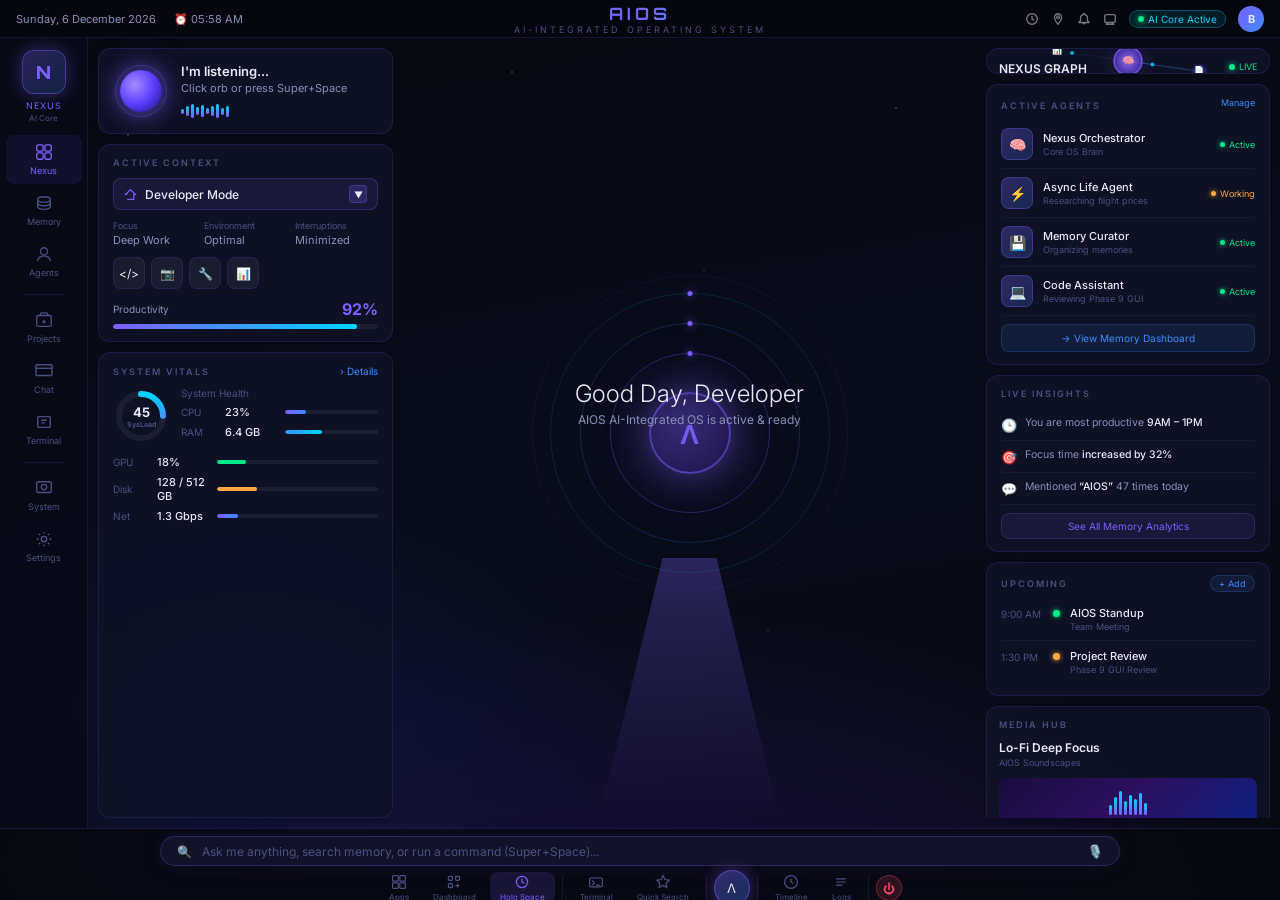
==== commit 36e35b1e: "feat: Implement AIOS Command Bar and Dashboard Server - Added gui/command_bar.py for a floating comm" ====
--- a/gui/index.html
+++ b/gui/index.html
@@ -5,7 +5,7 @@
 <meta name="viewport" content="width=device-width, initial-scale=1.0">
 <title>AIOS — AI-Integrated Operating System</title>
 <style>
-@import url('https://fonts.googleapis.com/css2?family=Inter:wght@300;400;500;600;700&family=Orbitron:wght@400;500;700;900&display=swap');
+@import url('https://fonts.googleapis.com/css2?family=Inter:wght@300;400;500;600;700&family=Orbitron:wght@400;500;700;900&family=JetBrains+Mono:wght@400;500&display=swap');
 *,*::before,*::after{box-sizing:border-box;margin:0;padding:0}
 :root{
   --bg-base:#07080f;--bg-panel:rgba(12,14,28,.85);--bg-card:rgba(16,18,38,.9);--bg-hover:rgba(80,60,180,.15);
@@ -13,10 +13,12 @@
   --t1:#e8eaf6;--t2:#8b90b8;--t3:#4a5080;
   --border:rgba(100,80,220,.18);
   --r1:8px;--r2:12px;--r3:16px;
+  --aura-color:#00d4ff;
 }
 html,body{width:100%;height:100%;font-family:'Inter',sans-serif;background:var(--bg-base);color:var(--t1);overflow:hidden;user-select:none}
 .bg{position:fixed;inset:0;z-index:0;background:radial-gradient(ellipse 80% 60% at 50% 110%,rgba(80,40,200,.28) 0%,transparent 70%),radial-gradient(ellipse 50% 40% at 20% 80%,rgba(30,60,180,.18) 0%,transparent 60%),linear-gradient(170deg,#07080f 0%,#080c1a 50%,#07080f 100%)}
 .stars{position:fixed;inset:0;z-index:0;background-image:radial-gradient(1px 1px at 10% 15%,rgba(255,255,255,.6) 0%,transparent 100%),radial-gradient(1px 1px at 25% 40%,rgba(255,255,255,.4) 0%,transparent 100%),radial-gradient(1px 1px at 40% 8%,rgba(255,255,255,.5) 0%,transparent 100%),radial-gradient(1px 1px at 55% 30%,rgba(255,255,255,.3) 0%,transparent 100%),radial-gradient(1px 1px at 70% 12%,rgba(255,255,255,.6) 0%,transparent 100%),radial-gradient(1px 1px at 85% 25%,rgba(255,255,255,.4) 0%,transparent 100%),radial-gradient(1px 1px at 92% 55%,rgba(255,255,255,.5) 0%,transparent 100%),radial-gradient(1px 1px at 5% 60%,rgba(255,255,255,.3) 0%,transparent 100%),radial-gradient(1px 1px at 15% 75%,rgba(255,255,255,.4) 0%,transparent 100%),radial-gradient(1px 1px at 60% 70%,rgba(255,255,255,.3) 0%,transparent 100%)}
+
 /* TOPBAR */
 .topbar{position:fixed;top:0;left:0;right:0;height:38px;z-index:100;display:flex;align-items:center;justify-content:space-between;padding:0 16px;background:rgba(7,8,15,.85);border-bottom:1px solid var(--border);backdrop-filter:blur(12px);font-size:11px}
 .tbl{display:flex;align-items:center;gap:18px;color:var(--t2)}
@@ -24,30 +26,34 @@
 .logo{font-family:'Orbitron',sans-serif;font-size:17px;font-weight:700;letter-spacing:4px;background:linear-gradient(135deg,var(--blue),var(--purple),var(--cyan));-webkit-background-clip:text;-webkit-text-fill-color:transparent}
 .tagline{font-size:9px;letter-spacing:3px;color:var(--t3);text-transform:uppercase}
 .tbr{display:flex;align-items:center;gap:12px}
-.tbr svg{width:14px;height:14px;opacity:.5;cursor:pointer}
+.tbr svg{width:14px;height:14px;opacity:.5;cursor:pointer;transition:opacity .2s}
 .tbr svg:hover{opacity:1}
-.badge{font-size:10px;color:var(--cyan);background:rgba(0,212,255,.1);border:1px solid rgba(0,212,255,.3);padding:2px 8px;border-radius:20px}
-.avatar{width:26px;height:26px;border-radius:50%;background:linear-gradient(135deg,var(--purple),var(--blue));display:flex;align-items:center;justify-content:center;font-size:11px;font-weight:700;cursor:pointer}
+.badge{font-size:10px;color:var(--cyan);background:rgba(0,212,255,.1);border:1px solid rgba(0,212,255,.3);padding:2px 8px;border-radius:20px;display:flex;align-items:center;gap:4px}
+.badge-dot{width:6px;height:6px;border-radius:50%;background:var(--green);box-shadow:0 0 6px var(--green)}
+.avatar{width:26px;height:26px;border-radius:50%;background:linear-gradient(135deg,var(--purple),var(--blue));display:flex;align-items:center;justify-content:center;font-size:11px;font-weight:700;cursor:pointer;transition:transform .2s}
+.avatar:hover{transform:scale(1.1)}
+
 /* LAYOUT */
 .layout{position:fixed;top:38px;bottom:72px;left:0;right:0;z-index:10;display:grid;grid-template-columns:88px 1fr;gap:0}
 /* SIDEBAR */
 .sidebar{background:rgba(8,10,22,.92);border-right:1px solid var(--border);display:flex;flex-direction:column;align-items:center;padding:12px 0;gap:2px;backdrop-filter:blur(20px)}
-.slogo{width:44px;height:44px;border-radius:12px;background:linear-gradient(135deg,rgba(124,95,255,.3),rgba(59,139,255,.2));border:1px solid rgba(124,95,255,.4);display:flex;align-items:center;justify-content:center;font-family:'Orbitron',sans-serif;font-size:18px;font-weight:900;color:var(--purple);box-shadow:0 0 18px rgba(124,95,255,.4);margin-bottom:4px}
+.slogo{width:44px;height:44px;border-radius:12px;background:linear-gradient(135deg,rgba(124,95,255,.3),rgba(59,139,255,.2));border:1px solid rgba(124,95,255,.4);display:flex;align-items:center;justify-content:center;font-family:'Orbitron',sans-serif;font-size:18px;font-weight:900;color:var(--purple);box-shadow:0 0 18px rgba(124,95,255,.4);margin-bottom:4px;cursor:pointer}
 .slabel{font-size:9px;color:var(--purple);letter-spacing:1px}
 .ssub{font-size:8px;color:var(--t3);margin-bottom:10px}
 .nav{width:76px;padding:8px 4px;display:flex;flex-direction:column;align-items:center;gap:4px;cursor:pointer;border-radius:var(--r1);color:var(--t3);font-size:9px;transition:all .2s}
 .nav:hover,.nav.on{background:rgba(80,60,180,.15);color:var(--purple)}
 .nav svg{width:18px;height:18px}
 .sdiv{width:40px;height:1px;background:var(--border);margin:6px 0}
-/* MAIN */
+
+/* MAIN GRID */
 .main{display:grid;grid-template-columns:295px 1fr 284px;gap:10px;padding:10px;overflow:hidden}
-/* PANEL */
 .panel{background:rgba(16,18,38,.9);border:1px solid var(--border);border-radius:var(--r2);padding:12px 14px;backdrop-filter:blur(16px)}
 .ptitle{font-size:9px;letter-spacing:2px;text-transform:uppercase;color:var(--t3);margin-bottom:10px;font-weight:600}
-/* LEFT COL */
 .cl{display:flex;flex-direction:column;gap:10px}
+
 /* ORB */
-.orb-card{background:rgba(16,18,38,.9);border:1px solid var(--border);border-radius:var(--r2);padding:14px;display:flex;align-items:center;gap:12px;backdrop-filter:blur(16px)}
+.orb-card{background:rgba(16,18,38,.9);border:1px solid var(--border);border-radius:var(--r2);padding:14px;display:flex;align-items:center;gap:12px;backdrop-filter:blur(16px);cursor:pointer;transition:border-color .2s}
+.orb-card:hover{border-color:rgba(124,95,255,.5)}
 .orb-wrap{width:56px;height:56px;flex-shrink:0;position:relative;display:flex;align-items:center;justify-content:center}
 .orb{width:42px;height:42px;border-radius:50%;background:radial-gradient(circle at 35% 35%,#a78bff,#5b3fff 50%,#1a0f6e);box-shadow:0 0 22px rgba(124,95,255,.7),0 0 44px rgba(124,95,255,.3);animation:op 3s ease-in-out infinite}
 @keyframes op{0%,100%{box-shadow:0 0 22px rgba(124,95,255,.7),0 0 44px rgba(124,95,255,.3)}50%{box-shadow:0 0 32px rgba(124,95,255,.9),0 0 66px rgba(124,95,255,.5)}}
@@ -61,8 +67,10 @@
 .wb{width:3px;border-radius:2px;background:linear-gradient(to top,var(--purple),var(--cyan));animation:wb 1.2s ease-in-out infinite}
 .wb:nth-child(1){height:5px;animation-delay:0s}.wb:nth-child(2){height:10px;animation-delay:.1s}.wb:nth-child(3){height:14px;animation-delay:.2s}.wb:nth-child(4){height:8px;animation-delay:.3s}.wb:nth-child(5){height:12px;animation-delay:.4s}.wb:nth-child(6){height:6px;animation-delay:.5s}.wb:nth-child(7){height:10px;animation-delay:.6s}.wb:nth-child(8){height:14px;animation-delay:.7s}.wb:nth-child(9){height:7px;animation-delay:.8s}.wb:nth-child(10){height:11px;animation-delay:.9s}
 @keyframes wb{0%,100%{transform:scaleY(1)}50%{transform:scaleY(1.9)}}
+
 /* CONTEXT */
-.ctx-mode{display:flex;align-items:center;gap:8px;background:rgba(124,95,255,.1);border:1px solid rgba(124,95,255,.25);border-radius:var(--r1);padding:6px 10px;margin-bottom:10px;font-size:12px}
+.ctx-mode{display:flex;align-items:center;gap:8px;background:rgba(124,95,255,.1);border:1px solid rgba(124,95,255,.25);border-radius:var(--r1);padding:6px 10px;margin-bottom:10px;font-size:12px;cursor:pointer;transition:background .2s}
+.ctx-mode:hover{background:rgba(124,95,255,.2)}
 .ctx-mode svg{width:13px;height:13px;color:var(--purple);flex-shrink:0}
 .ctx-mode span{flex:1;font-weight:500}
 .ctx-meta{display:flex;gap:8px;margin-bottom:10px}
@@ -70,12 +78,13 @@
 .ml{font-size:9px;color:var(--t3)}
 .mv{font-size:11px;color:var(--t2);margin-top:2px}
 .ctx-icons{display:flex;gap:6px;margin-bottom:10px}
-.ci{width:32px;height:32px;border-radius:8px;background:rgba(255,255,255,.05);border:1px solid var(--border);display:flex;align-items:center;justify-content:center;font-size:12px;cursor:pointer;transition:background .2s}
-.ci:hover{background:rgba(80,60,180,.15)}
+.ci{width:32px;height:32px;border-radius:8px;background:rgba(255,255,255,.05);border:1px solid var(--border);display:flex;align-items:center;justify-content:center;font-size:12px;cursor:pointer;transition:all .2s}
+.ci:hover{background:rgba(80,60,180,.2);border-color:var(--purple)}
 .prog-lbl{display:flex;justify-content:space-between;align-items:center;font-size:10px;color:var(--t2);margin-bottom:5px}
 .pv{font-size:16px;font-weight:700;color:var(--purple)}
 .pbar{height:5px;border-radius:3px;background:rgba(255,255,255,.06);overflow:hidden}
-.pfill{height:100%;border-radius:3px;background:linear-gradient(90deg,var(--purple),var(--cyan));box-shadow:0 0 8px rgba(124,95,255,.5)}
+.pfill{height:100%;border-radius:3px;background:linear-gradient(90deg,var(--purple),var(--cyan));box-shadow:0 0 8px rgba(124,95,255,.5);transition:width .4s ease}
+
 /* VITALS */
 .vdrow{display:flex;align-items:center;gap:12px;margin-bottom:10px}
 .donut-w{position:relative;width:56px;height:56px}
@@ -85,17 +94,18 @@
 .vlbl{width:36px;font-size:10px;color:var(--t3)}
 .vval{width:52px;font-weight:500}
 .vbar{flex:1;height:4px;border-radius:2px;background:rgba(255,255,255,.06);overflow:hidden}
-.vfill{height:100%;border-radius:2px}
+.vfill{height:100%;border-radius:2px;transition:width .5s ease}
 .vfill.p{background:linear-gradient(90deg,var(--purple),var(--blue))}
 .vfill.b{background:linear-gradient(90deg,var(--blue),var(--cyan))}
 .vfill.g{background:var(--green)}
 .vfill.a{background:var(--amber)}
 .spark{display:flex;align-items:flex-end;gap:1.5px;height:12px}
 .sp{width:3px;border-radius:1px;background:var(--blue);opacity:.7}
+
 /* CENTER */
 .cc{display:flex;flex-direction:column;position:relative;overflow:hidden}
 .hero{flex:1;display:flex;flex-direction:column;align-items:center;justify-content:center;position:relative;min-height:0}
-.hg{font-size:22px;font-weight:300;text-align:center}
+.hg{font-size:24px;font-weight:300;text-align:center}
 .hs{font-size:12px;color:var(--t2);margin-top:4px;text-align:center}
 .ring-wrap{position:absolute;inset:0;display:flex;align-items:center;justify-content:center;pointer-events:none}
 .rings{position:relative;width:320px;height:320px;display:flex;align-items:center;justify-content:center}
@@ -106,12 +116,14 @@
 .r4{width:316px;height:316px;border-color:rgba(124,95,255,.07);animation-duration:50s;animation-direction:reverse}
 @keyframes rot{from{transform:rotate(0)}to{transform:rotate(360deg)}}
 .rdot{position:absolute;top:-3px;left:50%;transform:translateX(-50%);width:5px;height:5px;border-radius:50%;background:var(--purple);box-shadow:0 0 8px var(--purple)}
-.logo-c{width:82px;height:82px;border-radius:50%;background:radial-gradient(circle at 40% 40%,rgba(124,95,255,.4),rgba(30,20,80,.9));border:2px solid rgba(124,95,255,.5);box-shadow:0 0 40px rgba(124,95,255,.5),0 0 80px rgba(124,95,255,.2);display:flex;align-items:center;justify-content:center;font-family:'Orbitron',sans-serif;font-size:28px;font-weight:900;color:rgba(124,95,255,.9);animation:cg 4s ease-in-out infinite;z-index:2}
+.logo-c{width:82px;height:82px;border-radius:50%;background:radial-gradient(circle at 40% 40%,rgba(124,95,255,.4),rgba(30,20,80,.9));border:2px solid rgba(124,95,255,.5);box-shadow:0 0 40px rgba(124,95,255,.5),0 0 80px rgba(124,95,255,.2);display:flex;align-items:center;justify-content:center;font-family:'Orbitron',sans-serif;font-size:28px;font-weight:900;color:rgba(124,95,255,.9);animation:cg 4s ease-in-out infinite;z-index:2;cursor:pointer}
 @keyframes cg{0%,100%{box-shadow:0 0 40px rgba(124,95,255,.5),0 0 80px rgba(124,95,255,.2)}50%{box-shadow:0 0 60px rgba(124,95,255,.8),0 0 120px rgba(124,95,255,.4)}}
 .beam{position:absolute;bottom:0;left:50%;transform:translateX(-50%);width:180px;height:260px;background:linear-gradient(to bottom,rgba(124,95,255,.3),transparent);clip-path:polygon(35% 0%,65% 0%,100% 100%,0% 100%);pointer-events:none}
+
 /* RIGHT */
 .cr{display:flex;flex-direction:column;gap:10px;overflow-y:auto}
 .cr::-webkit-scrollbar{display:none}
+
 /* GRAPH */
 .gp{background:rgba(16,18,38,.9);border:1px solid var(--border);border-radius:var(--r2);padding:12px;height:200px;position:relative;overflow:hidden;backdrop-filter:blur(16px)}
 .gh{display:flex;justify-content:space-between;align-items:flex-start;margin-bottom:4px}
@@ -121,6 +133,7 @@
 .ldot{width:6px;height:6px;border-radius:50%;background:var(--green);box-shadow:0 0 6px var(--green);animation:blink 1.5s ease-in-out infinite}
 @keyframes blink{0%,100%{opacity:1}50%{opacity:.3}}
 #gc{position:absolute;inset:0;width:100%;height:100%}
+
 /* AGENTS */
 .ai{display:flex;align-items:center;gap:10px;padding:8px 0;border-bottom:1px solid rgba(255,255,255,.04)}
 .ai:last-child{border-bottom:none}
@@ -135,7 +148,8 @@
 .pmg{font-size:9px;color:var(--blue);cursor:pointer;display:flex;justify-content:flex-end;margin-bottom:6px}
 .pfb{width:100%;padding:7px;background:rgba(59,139,255,.1);border:1px solid rgba(59,139,255,.2);border-radius:var(--r1);font-size:10px;color:var(--blue);cursor:pointer;text-align:center;transition:background .2s;margin-top:8px}
 .pfb:hover{background:rgba(59,139,255,.2)}
-/* INSIGHTS */
+
+/* INSIGHTS & UPCOMING */
 .ii{display:flex;align-items:flex-start;gap:8px;padding:7px 0;border-bottom:1px solid rgba(255,255,255,.04);font-size:10.5px}
 .ii:last-child{border-bottom:none}
 .iico{font-size:13px;flex-shrink:0;margin-top:1px}
@@ -143,7 +157,6 @@
 .ib{color:var(--t1);font-weight:500}
 .sab{width:100%;padding:6px;background:rgba(124,95,255,.1);border:1px solid rgba(124,95,255,.2);border-radius:var(--r1);font-size:10px;color:var(--purple);cursor:pointer;text-align:center;margin-top:8px;transition:background .2s}
 .sab:hover{background:rgba(124,95,255,.2)}
-/* UPCOMING */
 .uph{display:flex;justify-content:space-between;align-items:center;margin-bottom:6px}
 .addb{font-size:9px;color:var(--blue);background:rgba(59,139,255,.1);border:1px solid rgba(59,139,255,.2);padding:2px 8px;border-radius:10px;cursor:pointer}
 .ui{display:flex;align-items:flex-start;gap:10px;padding:8px 0;border-bottom:1px solid rgba(255,255,255,.04)}
@@ -157,8 +170,9 @@
 .usub{font-size:9px;color:var(--t3);margin-top:1px}
 .vcal{width:100%;padding:6px;background:rgba(59,139,255,.1);border:1px solid rgba(59,139,255,.2);border-radius:var(--r1);font-size:10px;color:var(--blue);text-align:center;cursor:pointer;margin-top:8px;transition:background .2s}
 .vcal:hover{background:rgba(59,139,255,.2)}
-/* WEATHER */
-.wcard{background:rgba(16,18,38,.9);border:1px solid var(--border);border-radius:var(--r2);padding:12px;backdrop-filter:blur(16px)}
+
+/* WEATHER & MEDIA */
+.wcard,.mc{background:rgba(16,18,38,.9);border:1px solid var(--border);border-radius:var(--r2);padding:12px;backdrop-filter:blur(16px)}
 .wm{display:flex;align-items:center;gap:10px}
 .wico{font-size:28px}
 .wtemp{font-size:24px;font-weight:300}
@@ -168,8 +182,6 @@
 .wd{text-align:center;font-size:8.5px;color:var(--t3)}
 .wdlbl{margin-bottom:2px}
 .wdt{font-size:9.5px;color:var(--t2);font-weight:500}
-/* MEDIA */
-.mc{background:rgba(16,18,38,.9);border:1px solid var(--border);border-radius:var(--r2);padding:12px;backdrop-filter:blur(16px)}
 .msong{font-size:12px;font-weight:600;margin-top:8px}
 .mservice{font-size:9px;color:var(--t3);margin-top:2px}
 .mvis{width:100%;height:46px;border-radius:8px;margin:10px 0;background:linear-gradient(135deg,#1a0d40,#2d1060,#0d2080);display:flex;align-items:center;justify-content:center;overflow:hidden}
@@ -183,10 +195,11 @@
 .mpbar{height:3px;background:rgba(255,255,255,.08);border-radius:2px;overflow:hidden;margin-top:8px}
 .mpf{height:100%;width:33%;border-radius:2px;background:linear-gradient(90deg,var(--purple),var(--cyan))}
 .mtime{display:flex;justify-content:space-between;font-size:8px;color:var(--t3);margin-top:3px}
+
 /* DOCK */
 .dock{position:fixed;bottom:0;left:0;right:0;height:72px;z-index:100;background:rgba(7,8,15,.88);border-top:1px solid var(--border);backdrop-filter:blur(20px);display:flex;flex-direction:column;align-items:center}
 .sbwrap{padding:7px 160px 0;width:100%}
-.sbar{display:flex;align-items:center;gap:10px;background:rgba(20,22,45,.9);border:1px solid rgba(124,95,255,.25);border-radius:30px;padding:6px 16px;box-shadow:0 0 20px rgba(124,95,255,.1)}
+.sbar{display:flex;align-items:center;gap:10px;background:rgba(20,22,45,.9);border:1px solid rgba(124,95,255,.25);border-radius:30px;padding:6px 16px;box-shadow:0 0 20px rgba(124,95,255,.1);cursor:pointer}
 .sico{font-size:12px;color:var(--purple)}
 .sinput{flex:1;background:transparent;border:none;outline:none;font-family:'Inter',sans-serif;font-size:12px;color:var(--t2);caret-color:var(--purple)}
 .sinput::placeholder{color:var(--t3)}
@@ -199,6 +212,34 @@
 .dsep{width:1px;height:26px;background:var(--border);margin:0 3px}
 .dcenter{width:36px;height:36px;border-radius:50%;background:linear-gradient(135deg,rgba(124,95,255,.4),rgba(59,139,255,.3));border:1px solid rgba(124,95,255,.5);display:flex;align-items:center;justify-content:center;box-shadow:0 0 16px rgba(124,95,255,.4);cursor:pointer;font-size:13px}
 .dpwr{width:26px;height:26px;border-radius:50%;background:rgba(255,77,106,.15);border:1px solid rgba(255,77,106,.3);display:flex;align-items:center;justify-content:center;font-size:12px;cursor:pointer;color:var(--red)}
+
+/* MODALS & OVERLAYS */
+.modal-overlay{position:fixed;inset:0;z-index:999;background:rgba(5,6,12,0.75);backdrop-filter:blur(16px);display:none;align-items:center;justify-content:center;animation:fadeIn .2s ease}
+.modal-overlay.show{display:flex}
+@keyframes fadeIn{from{opacity:0}to{opacity:1}}
+
+.spotlight-box{width:680px;background:rgba(13,17,28,0.95);border:1px solid rgba(124,95,255,0.3);border-radius:20px;box-shadow:0 20px 60px rgba(0,0,0,0.8),0 0 40px rgba(124,95,255,0.2);overflow:hidden}
+.spotlight-input-row{display:flex;align-items:center;gap:12px;padding:16px 20px;border-bottom:1px solid rgba(255,255,255,0.06)}
+.spotlight-orb{font-size:20px;color:var(--cyan)}
+.spotlight-input{flex:1;background:none;border:none;outline:none;color:#fff;font-size:16px;font-family:'Inter',sans-serif}
+.spotlight-results{max-height:340px;overflow-y:auto;padding:10px 12px}
+.spotlight-item{display:flex;align-items:center;gap:12px;padding:10px 14px;border-radius:10px;cursor:pointer;transition:background .15s}
+.spotlight-item:hover{background:rgba(124,95,255,0.15)}
+.spotlight-icon{font-size:16px}
+.spotlight-title{font-size:13px;font-weight:500;color:var(--t1)}
+.spotlight-meta{font-size:11px;color:var(--t3)}
+
+.terminal-box{width:760px;height:460px;background:#090c15;border:1px solid rgba(124,95,255,0.3);border-radius:14px;box-shadow:0 20px 60px rgba(0,0,0,0.8);display:flex;flex-direction:column;overflow:hidden;font-family:'JetBrains Mono',monospace}
+.terminal-header{height:34px;background:rgba(255,255,255,0.04);border-bottom:1px solid rgba(255,255,255,0.06);display:flex;align-items:center;justify-content:space-between;padding:0 14px;font-size:11px;color:var(--t2)}
+.term-dots{display:flex;gap:6px}
+.term-dot{width:10px;height:10px;border-radius:50%}
+.term-dot.r{background:#ff5f56}.term-dot.y{background:#ffbd2e}.term-dot.g{background:#27c93f}
+.terminal-body{flex:1;padding:14px;overflow-y:auto;font-size:12px;line-height:1.6;color:#a0a8d0}
+.term-line{margin-bottom:6px}
+.term-prompt{color:var(--cyan);font-weight:600}
+.terminal-input-row{display:flex;align-items:center;gap:8px;padding:8px 14px;background:rgba(0,0,0,0.4);border-top:1px solid rgba(255,255,255,0.06)}
+.terminal-input{flex:1;background:none;border:none;outline:none;color:#00ff88;font-family:'JetBrains Mono',monospace;font-size:12px}
+
 ::-webkit-scrollbar{width:3px}::-webkit-scrollbar-track{background:transparent}::-webkit-scrollbar-thumb{background:rgba(124,95,255,.3);border-radius:2px}
 </style>
 </head>
@@ -217,13 +258,12 @@
     <div class="tagline">AI-Integrated Operating System</div>
   </div>
   <div class="tbr">
-    <svg viewBox="0 0 16 16" fill="none" stroke="currentColor" stroke-width="1.5"><circle cx="8" cy="8" r="6"/><path d="M8 5v3l2 1" stroke-linecap="round"/></svg>
-    <svg viewBox="0 0 16 16" fill="none" stroke="currentColor" stroke-width="1.5"><path d="M8 2C5.8 2 4 3.8 4 6c0 3.2 4 8 4 8s4-4.8 4-8c0-2.2-1.8-4-4-4z"/><circle cx="8" cy="6" r="1.5"/></svg>
-    <svg viewBox="0 0 16 16" fill="none" stroke="currentColor" stroke-width="1.5"><path d="M8 1.5a1 1 0 0 1 1 1V3a4 4 0 0 1 3 3.9V10l1.5 1.5v.5h-11v-.5L4 10V6.9A4 4 0 0 1 7 3V2.5a1 1 0 0 1 1-1z"/><path d="M6.5 12a1.5 1.5 0 0 0 3 0"/></svg>
-    <svg viewBox="0 0 16 16" fill="none" stroke="currentColor" stroke-width="1.5"><rect x="2" y="3" width="12" height="9" rx="1.5"/><path d="M5 12v2M11 12v2M3 14h10"/></svg>
-    <svg viewBox="0 0 16 16" fill="none" stroke="currentColor" stroke-width="1.5"><circle cx="8" cy="8" r="3"/><path d="M8 1v2M8 13v2M1 8h2M13 8h2M3.1 3.1l1.4 1.4M11.5 11.5l1.4 1.4M3.1 12.9l1.4-1.4M11.5 4.5l1.4-1.4"/></svg>
-    <div class="badge">AI Core Active</div>
-    <div class="avatar">B</div>
+    <svg id="topSearchIcon" viewBox="0 0 16 16" fill="none" stroke="currentColor" stroke-width="1.5"><circle cx="8" cy="8" r="6"/><path d="M8 5v3l2 1" stroke-linecap="round"/></svg>
+    <svg id="topLocationIcon" viewBox="0 0 16 16" fill="none" stroke="currentColor" stroke-width="1.5"><path d="M8 2C5.8 2 4 3.8 4 6c0 3.2 4 8 4 8s4-4.8 4-8c0-2.2-1.8-4-4-4z"/><circle cx="8" cy="6" r="1.5"/></svg>
+    <svg id="topBellIcon" viewBox="0 0 16 16" fill="none" stroke="currentColor" stroke-width="1.5"><path d="M8 1.5a1 1 0 0 1 1 1V3a4 4 0 0 1 3 3.9V10l1.5 1.5v.5h-11v-.5L4 10V6.9A4 4 0 0 1 7 3V2.5a1 1 0 0 1 1-1z"/><path d="M6.5 12a1.5 1.5 0 0 0 3 0"/></svg>
+    <svg id="topTermIcon" viewBox="0 0 16 16" fill="none" stroke="currentColor" stroke-width="1.5"><rect x="2" y="3" width="12" height="9" rx="1.5"/><path d="M5 12v2M11 12v2M3 14h10"/></svg>
+    <div class="badge"><span class="badge-dot"></span> AI Core Active</div>
+    <div class="avatar" id="userAvatar" title="User Profile">B</div>
   </div>
 </div>
 
@@ -231,40 +271,40 @@
 <div class="layout">
   <!-- SIDEBAR -->
   <nav class="sidebar">
-    <div class="slogo">N</div>
+    <div class="slogo" onclick="openSpotlight()">N</div>
     <div class="slabel">NEXUS</div>
     <div class="ssub">AI Core</div>
-    <div class="nav on">
+    <div class="nav on" data-target="home">
       <svg viewBox="0 0 20 20" fill="none" stroke="currentColor" stroke-width="1.5"><rect x="2" y="2" width="7" height="7" rx="1.5"/><rect x="11" y="2" width="7" height="7" rx="1.5"/><rect x="2" y="11" width="7" height="7" rx="1.5"/><rect x="11" y="11" width="7" height="7" rx="1.5"/></svg>
       Nexus
     </div>
-    <div class="nav">
+    <div class="nav" data-target="memory">
       <svg viewBox="0 0 20 20" fill="none" stroke="currentColor" stroke-width="1.5"><ellipse cx="10" cy="6" rx="7" ry="3"/><path d="M3 6v4c0 1.7 3.1 3 7 3s7-1.3 7-3V6"/><path d="M3 10v4c0 1.7 3.1 3 7 3s7-1.3 7-3v-4"/></svg>
       Memory
     </div>
-    <div class="nav">
+    <div class="nav" data-target="agents">
       <svg viewBox="0 0 20 20" fill="none" stroke="currentColor" stroke-width="1.5"><circle cx="10" cy="7" r="4"/><path d="M3 18c0-3.3 3.1-6 7-6s7 2.7 7 6"/></svg>
       Agents
     </div>
     <div class="sdiv"></div>
-    <div class="nav">
+    <div class="nav" data-target="projects">
       <svg viewBox="0 0 20 20" fill="none" stroke="currentColor" stroke-width="1.5"><rect x="2" y="5" width="16" height="12" rx="1.5"/><path d="M6 5V3.5A1.5 1.5 0 0 1 7.5 2h5A1.5 1.5 0 0 1 14 3.5V5"/><path d="M10 10v4M8 12h4"/></svg>
       Projects
     </div>
-    <div class="nav">
+    <div class="nav" data-target="chat">
       <svg viewBox="0 0 20 20" fill="none" stroke="currentColor" stroke-width="1.5"><path d="M18 3H2a1 1 0 0 0-1 1v10a1 1 0 0 0 1 1h16a1 1 0 0 0 1-1V4a1 1 0 0 0-1-1z"/><path d="M1 7h18"/></svg>
-      Conversations
-    </div>
-    <div class="nav">
+      Chat
+    </div>
+    <div class="nav" data-target="terminal">
       <svg viewBox="0 0 20 20" fill="none" stroke="currentColor" stroke-width="1.5"><path d="M4 4h12a1 1 0 0 1 1 1v10a1 1 0 0 1-1 1H4a1 1 0 0 1-1-1V5a1 1 0 0 1 1-1z"/><path d="M7 8h6M7 11h4"/></svg>
-      Files
+      Terminal
     </div>
     <div class="sdiv"></div>
-    <div class="nav">
+    <div class="nav" data-target="system">
       <svg viewBox="0 0 20 20" fill="none" stroke="currentColor" stroke-width="1.5"><rect x="2" y="3" width="16" height="12" rx="1.5"/><circle cx="10" cy="9" r="3"/></svg>
       System
     </div>
-    <div class="nav">
+    <div class="nav" data-target="settings">
       <svg viewBox="0 0 20 20" fill="none" stroke="currentColor" stroke-width="1.5"><circle cx="10" cy="10" r="3"/><path d="M10 2v2M10 16v2M2 10h2M16 10h2M4.2 4.2l1.4 1.4M14.4 14.4l1.4 1.4M4.2 15.8l1.4-1.4M14.4 5.6l1.4-1.4"/></svg>
       Settings
     </div>
@@ -275,14 +315,14 @@
     <!-- LEFT -->
     <div class="cl">
       <!-- ORB -->
-      <div class="orb-card">
+      <div class="orb-card" id="orbCard" onclick="toggleVoiceOrb()">
         <div class="orb-wrap">
           <div class="oring"></div><div class="oring"></div>
           <div class="orb"></div>
         </div>
         <div class="orb-txt">
-          <div class="listen">I'm listening...</div>
-          <div class="q">How can I help you?</div>
+          <div class="listen" id="orbStateText">I'm listening...</div>
+          <div class="q" id="orbSubText">Click orb or press Super+Space</div>
           <div class="wave">
             <div class="wb"></div><div class="wb"></div><div class="wb"></div><div class="wb"></div><div class="wb"></div>
             <div class="wb"></div><div class="wb"></div><div class="wb"></div><div class="wb"></div><div class="wb"></div>
@@ -293,31 +333,31 @@
       <!-- ACTIVE CONTEXT -->
       <div class="panel">
         <div class="ptitle">Active Context</div>
-        <div class="ctx-mode">
+        <div class="ctx-mode" id="personaSelector" onclick="switchPersona()">
           <svg viewBox="0 0 16 16" fill="none" stroke="currentColor" stroke-width="1.5"><polyline points="4,8 2,8 8,2 14,8 12,8 12,14 4,14"/></svg>
-          <span>Developer Mode</span>
+          <span id="currentPersonaLabel">Developer Mode</span>
           <div style="width:18px;height:18px;border-radius:4px;background:rgba(124,95,255,.2);border:1px solid rgba(124,95,255,.3);display:flex;align-items:center;justify-content:center;font-size:9px">▼</div>
         </div>
         <div class="ctx-meta">
-          <div class="mi"><div class="ml">Focus</div><div class="mv">Deep Work</div></div>
+          <div class="mi"><div class="ml">Focus</div><div class="mv" id="focusModeVal">Deep Work</div></div>
           <div class="mi"><div class="ml">Environment</div><div class="mv">Optimal</div></div>
           <div class="mi"><div class="ml">Interruptions</div><div class="mv">Minimized</div></div>
         </div>
         <div class="ctx-icons">
-          <div class="ci">&lt;/&gt;</div>
-          <div class="ci">📷</div>
-          <div class="ci">🔧</div>
-          <div class="ci">📊</div>
-        </div>
-        <div class="prog-lbl"><span>Productivity</span><span class="pv">92%</span></div>
-        <div class="pbar"><div class="pfill" style="width:92%"></div></div>
+          <div class="ci" title="Code Editor">&lt;/&gt;</div>
+          <div class="ci" title="Vision Sensor">📷</div>
+          <div class="ci" title="Settings">🔧</div>
+          <div class="ci" title="Analytics">📊</div>
+        </div>
+        <div class="prog-lbl"><span>Productivity</span><span class="pv" id="prodPercent">92%</span></div>
+        <div class="pbar"><div class="pfill" id="prodFill" style="width:92%"></div></div>
       </div>
 
       <!-- SYSTEM VITALS -->
       <div class="panel" style="flex:1">
         <div style="display:flex;justify-content:space-between;align-items:center;margin-bottom:10px">
           <div class="ptitle" style="margin:0">System Vitals</div>
-          <span style="font-size:10px;color:var(--blue);cursor:pointer">›</span>
+          <span style="font-size:10px;color:var(--blue);cursor:pointer" onclick="openTerminal('nexus status')">› Details</span>
         </div>
         <div class="vdrow">
           <div class="donut-w">
@@ -326,21 +366,21 @@
               <circle cx="28" cy="28" r="22" fill="none" stroke="url(#dg)" stroke-width="6" stroke-dasharray="138 138" stroke-dashoffset="104" stroke-linecap="round" transform="rotate(-90 28 28)"/>
               <defs><linearGradient id="dg" x1="0" y1="0" x2="1" y2="0"><stop offset="0%" stop-color="#7c5fff"/><stop offset="100%" stop-color="#00d4ff"/></linearGradient></defs>
             </svg>
-            <div class="donut-lbl">45<div class="dsub">SysLoad</div></div>
+            <div class="donut-lbl"><span id="sysLoadVal">45</span><div class="dsub">SysLoad</div></div>
           </div>
           <div style="flex:1">
             <div style="font-size:10px;color:var(--t3);margin-bottom:6px">System Health</div>
-            <div class="vr"><div class="vlbl">CPU</div><div class="vval">23%</div><div class="vbar"><div class="vfill p" style="width:23%"></div></div><div class="spark"><div class="sp" style="height:4px"></div><div class="sp" style="height:6px"></div><div class="sp" style="height:5px"></div><div class="sp" style="height:8px"></div><div class="sp" style="height:5px"></div></div></div>
-            <div class="vr"><div class="vlbl">RAM</div><div class="vval">6.4 / 16</div><div class="vbar"><div class="vfill b" style="width:40%"></div></div><div style="font-size:9px;color:var(--t3)">40%</div></div>
+            <div class="vr"><div class="vlbl">CPU</div><div class="vval" id="cpuVal">23%</div><div class="vbar"><div class="vfill p" id="cpuFill" style="width:23%"></div></div></div>
+            <div class="vr"><div class="vlbl">RAM</div><div class="vval" id="ramVal">6.4 GB</div><div class="vbar"><div class="vfill b" id="ramFill" style="width:40%"></div></div></div>
           </div>
         </div>
-        <div class="vr"><div class="vlbl">GPU</div><div class="vval">18%</div><div class="vbar"><div class="vfill g" style="width:18%"></div></div><div class="spark"><div class="sp" style="height:3px"></div><div class="sp" style="height:7px"></div><div class="sp" style="height:4px"></div><div class="sp" style="height:6px"></div></div></div>
-        <div class="vr"><div class="vlbl">Disk</div><div class="vval">128 / 512</div><div class="vbar"><div class="vfill a" style="width:25%"></div></div><div style="font-size:9px;color:var(--t3)">25%</div></div>
+        <div class="vr"><div class="vlbl">GPU</div><div class="vval" id="gpuVal">18%</div><div class="vbar"><div class="vfill g" id="gpuFill" style="width:18%"></div></div></div>
+        <div class="vr"><div class="vlbl">Disk</div><div class="vval">128 / 512 GB</div><div class="vbar"><div class="vfill a" style="width:25%"></div></div></div>
         <div class="vr"><div class="vlbl">Net</div><div class="vval">1.3 Gbps</div><div class="vbar"><div class="vfill p" style="width:13%"></div></div></div>
       </div>
     </div>
 
-    <!-- CENTER -->
+    <!-- CENTER HERO -->
     <div class="cc">
       <div class="hero">
         <div class="ring-wrap">
@@ -349,13 +389,13 @@
             <div class="ring r2"><div class="rdot"></div></div>
             <div class="ring r3"><div class="rdot"></div></div>
             <div class="ring r4"></div>
-            <div class="logo-c">Λ</div>
+            <div class="logo-c" onclick="openSpotlight()">Λ</div>
           </div>
         </div>
         <div class="beam"></div>
         <div style="position:relative;z-index:5;text-align:center;margin-top:-60px">
-          <div class="hg">Good Evening, Biswajit</div>
-          <div class="hs">AIOS is ready to assist you</div>
+          <div class="hg">Good Day, Developer</div>
+          <div class="hs">AIOS AI-Integrated OS is active & ready</div>
         </div>
       </div>
     </div>
@@ -375,7 +415,7 @@
       <div class="panel">
         <div style="display:flex;justify-content:space-between;align-items:center;margin-bottom:6px">
           <div class="ptitle" style="margin:0">Active Agents</div>
-          <span class="pmg">Manage</span>
+          <span class="pmg" onclick="openTerminal('nexus agents list')">Manage</span>
         </div>
         <div class="ai">
           <div class="aa">🧠</div>
@@ -389,32 +429,31 @@
         </div>
         <div class="ai">
           <div class="aa">💾</div>
-          <div class="ain"><div class="aname">Memory Curator</div><div class="arole">Organizing your memories</div></div>
+          <div class="ain"><div class="aname">Memory Curator</div><div class="arole">Organizing memories</div></div>
           <div class="astat"><div class="sd g"></div><span style="color:var(--green)">Active</span></div>
         </div>
         <div class="ai">
           <div class="aa">💻</div>
-          <div class="ain"><div class="aname">Code Assistant</div><div class="arole">Reviewing ai_memory.py</div></div>
+          <div class="ain"><div class="aname">Code Assistant</div><div class="arole">Reviewing Phase 9 GUI</div></div>
           <div class="astat"><div class="sd g"></div><span style="color:var(--green)">Active</span></div>
         </div>
-        <div class="pfb">→ View All Agents</div>
+        <div class="pfb" onclick="window.location.href='dashboard/index.html#projects'">→ View Memory Dashboard</div>
       </div>
 
       <!-- LIVE INSIGHTS -->
       <div class="panel">
         <div class="ptitle">Live Insights</div>
         <div class="ii"><div class="iico">🕒</div><div class="itxt">You are most productive <span class="ib">9AM &ndash; 1PM</span></div></div>
-        <div class="ii"><div class="iico">🎯</div><div class="itxt">Focus time <span class="ib">increased by 32%</span> this week</div></div>
+        <div class="ii"><div class="iico">🎯</div><div class="itxt">Focus time <span class="ib">increased by 32%</span></div></div>
         <div class="ii"><div class="iico">💬</div><div class="itxt">Mentioned <span class="ib">&ldquo;AIOS&rdquo;</span> 47 times today</div></div>
-        <div class="ii"><div class="iico">🛠️</div><div class="itxt">Working on <span class="ib">Deep Work</span> for 3h 42m</div></div>
-        <div class="sab">See All Insights</div>
+        <div class="sab" onclick="window.location.href='dashboard/index.html'">See All Memory Analytics</div>
       </div>
 
       <!-- UPCOMING -->
       <div class="panel">
         <div class="uph">
           <div class="ptitle" style="margin:0">Upcoming</div>
-          <div class="addb">+ Add</div>
+          <div class="addb" onclick="alert('Event added to AIOS Calendar')">+ Add</div>
         </div>
         <div class="ui">
           <div class="ut">9:00 AM</div>
@@ -424,32 +463,7 @@
         <div class="ui">
           <div class="ut">1:30 PM</div>
           <div class="udot da"></div>
-          <div><div class="utit">Project Review</div><div class="usub">AIOS Development</div></div>
-        </div>
-        <div class="ui">
-          <div class="ut">6:00 PM</div>
-          <div class="udot db"></div>
-          <div><div class="utit">Gym</div><div class="usub">Health &amp; Fitness</div></div>
-        </div>
-        <div class="vcal">View Calendar</div>
-      </div>
-
-      <!-- WEATHER -->
-      <div class="wcard">
-        <div class="ptitle">Weather</div>
-        <div class="wm">
-          <div class="wico">⛅</div>
-          <div>
-            <div class="wtemp">26&deg;C</div>
-            <div class="wdesc">Partly Cloudy</div>
-            <div class="wloc">Bangalore, IN</div>
-          </div>
-        </div>
-        <div class="wweek">
-          <div class="wd"><div class="wdlbl">Mon</div><div class="wdt">27&deg;</div></div>
-          <div class="wd"><div class="wdlbl">Tue</div><div class="wdt">28&deg;</div></div>
-          <div class="wd"><div class="wdlbl">Wed</div><div class="wdt">25&deg;</div></div>
-          <div class="wd"><div class="wdlbl">Thu</div><div class="wdt">26&deg;</div></div>
+          <div><div class="utit">Project Review</div><div class="usub">Phase 9 GUI Review</div></div>
         </div>
       </div>
 
@@ -466,12 +480,10 @@
         </div>
         <div class="mctrl">
           <div class="cbtn">⏮</div>
-          <div class="cplay">▶</div>
+          <div class="cplay" id="mediaPlayBtn">▶</div>
           <div class="cbtn">⏭</div>
           <div class="cbtn">🔀</div>
         </div>
-        <div class="mpbar"><div class="mpf"></div></div>
-        <div class="mtime"><span>12:40</span><span>45:30</span></div>
       </div>
     </div>
   </div>
@@ -480,55 +492,103 @@
 <!-- DOCK -->
 <div class="dock">
   <div class="sbwrap">
-    <div class="sbar">
+    <div class="sbar" onclick="openSpotlight()">
       <div class="sico">🔍</div>
-      <input class="sinput" placeholder="Ask me anything, or run a command..." />
+      <input class="sinput" id="dockSearchInput" placeholder="Ask me anything, search memory, or run a command (Super+Space)..." readonly />
       <div class="smic">🎙️</div>
     </div>
   </div>
   <div class="dock-row">
-    <div class="ditem">
+    <div class="ditem" onclick="openSpotlight()">
       <svg viewBox="0 0 20 20" fill="none" stroke="currentColor" stroke-width="1.5"><rect x="2" y="2" width="7" height="7" rx="1"/><rect x="11" y="2" width="7" height="7" rx="1"/><rect x="2" y="11" width="7" height="7" rx="1"/><rect x="11" y="11" width="7" height="7" rx="1"/></svg>
       Apps
     </div>
-    <div class="ditem">
+    <div class="ditem" onclick="window.location.href='dashboard/index.html'">
       <svg viewBox="0 0 20 20" fill="none" stroke="currentColor" stroke-width="1.5"><rect x="3" y="3" width="5" height="5" rx="1"/><rect x="12" y="3" width="5" height="5" rx="1"/><rect x="3" y="12" width="5" height="5" rx="1"/><path d="M12 14.5h5M14.5 12v5"/></svg>
-      Widgets
+      Dashboard
     </div>
     <div class="ditem on">
       <svg viewBox="0 0 20 20" fill="none" stroke="currentColor" stroke-width="1.5"><circle cx="10" cy="10" r="7"/><path d="M10 6v4l3 2"/></svg>
       Holo Space
     </div>
     <div class="dsep"></div>
-    <div class="ditem">
+    <div class="ditem" onclick="openTerminal()">
       <svg viewBox="0 0 20 20" fill="none" stroke="currentColor" stroke-width="1.5"><rect x="2" y="5" width="16" height="11" rx="1.5"/><path d="M5 8l3 3-3 3M10 14h5"/></svg>
       Terminal
     </div>
-    <div class="ditem">
+    <div class="ditem" onclick="openSpotlight()">
       <svg viewBox="0 0 20 20" fill="none" stroke="currentColor" stroke-width="1.5"><path d="M10 2l2.4 4.9 5.4.8-3.9 3.8.9 5.3L10 14.3l-4.8 2.5.9-5.3L2.2 7.7l5.4-.8z"/></svg>
-      Quick Access
+      Quick Search
     </div>
     <div class="dsep"></div>
-    <div class="dcenter">Λ</div>
+    <div class="dcenter" onclick="openSpotlight()">Λ</div>
     <div class="dsep"></div>
-    <div class="ditem">
+    <div class="ditem" onclick="window.location.href='dashboard/index.html#timeline'">
       <svg viewBox="0 0 20 20" fill="none" stroke="currentColor" stroke-width="1.5"><path d="M10 2C5.6 2 2 5.6 2 10s3.6 8 8 8 8-3.6 8-8-3.6-8-8-8"/><path d="M10 6v4l3 2"/></svg>
-      Recent
-    </div>
-    <div class="ditem">
-      <svg viewBox="0 0 20 20" fill="none" stroke="currentColor" stroke-width="1.5"><path d="M3 3l14 14M3 17L17 3"/></svg>
-      
-    </div>
-    <div class="ditem">
+      Timeline
+    </div>
+    <div class="ditem" onclick="openTerminal('nexus logs')">
       <svg viewBox="0 0 20 20" fill="none" stroke="currentColor" stroke-width="1.5"><path d="M4 6h12M4 10h12M4 14h8"/></svg>
       Logs
     </div>
-    <div class="ditem">
-      <svg viewBox="0 0 20 20" fill="none" stroke="currentColor" stroke-width="1.5"><circle cx="10" cy="10" r="7"/><path d="M10 7v3l2 1"/></svg>
-      History
-    </div>
     <div class="dsep"></div>
-    <div class="dpwr">⏻</div>
+    <div class="dpwr" onclick="if(confirm('Pause AIOS Nexus daemon?')) alert('AIOS paused.')">⏻</div>
+  </div>
+</div>
+
+<!-- SPOTLIGHT MODAL -->
+<div class="modal-overlay" id="spotlightModal" onclick="if(event.target===this) closeSpotlight()">
+  <div class="spotlight-box">
+    <div class="spotlight-input-row">
+      <span class="spotlight-orb">⦿</span>
+      <input type="text" class="spotlight-input" id="spotlightInput" placeholder="Ask AIOS, search memory, or run command..." autocomplete="off">
+    </div>
+    <div class="spotlight-results" id="spotlightResults">
+      <div class="spotlight-item" onclick="runSpotlightAction('status')">
+        <span class="spotlight-icon">📊</span>
+        <div>
+          <div class="spotlight-title">nexus status — Check AIOS system health</div>
+          <div class="spotlight-meta">COMMAND  │  View active agents, memory, and LLM</div>
+        </div>
+      </div>
+      <div class="spotlight-item" onclick="runSpotlightAction('memory')">
+        <span class="spotlight-icon">💾</span>
+        <div>
+          <div class="spotlight-title">Search memory archive</div>
+          <div class="spotlight-meta">MEMORY  │  Open Memory & Analytics Dashboard</div>
+        </div>
+      </div>
+      <div class="spotlight-item" onclick="runSpotlightAction('chat')">
+        <span class="spotlight-icon">💬</span>
+        <div>
+          <div class="spotlight-title">Start AI conversation</div>
+          <div class="spotlight-meta">CHAT  │  Ask Ollama local model</div>
+        </div>
+      </div>
+    </div>
+  </div>
+</div>
+
+<!-- TERMINAL MODAL -->
+<div class="modal-overlay" id="terminalModal" onclick="if(event.target===this) closeTerminal()">
+  <div class="terminal-box">
+    <div class="terminal-header">
+      <div class="term-dots">
+        <div class="term-dot r" onclick="closeTerminal()" style="cursor:pointer"></div>
+        <div class="term-dot y"></div>
+        <div class="term-dot g"></div>
+      </div>
+      <div>AIOS Nexus CLI — Terminal</div>
+      <div>bash 5.2</div>
+    </div>
+    <div class="terminal-body" id="terminalOutput">
+      <div class="term-line" style="color:var(--purple)">AIOS Nexus OS v3.0 [Pure Roadmap Edition]</div>
+      <div class="term-line" style="color:var(--t3)">Type 'help', 'nexus status', 'nexus memory', or any shell command.</div>
+    </div>
+    <div class="terminal-input-row">
+      <span class="term-prompt">biswajit@aios:~$</span>
+      <input type="text" class="terminal-input" id="terminalInput" autocomplete="off" />
+    </div>
   </div>
 </div>
 
@@ -545,7 +605,7 @@
 }
 updateClock(); setInterval(updateClock,1000);
 
-// Nexus Graph Canvas
+// Canvas Nexus Graph
 const canvas=document.getElementById('gc');
 const ctx2=canvas.getContext('2d');
 let nodes=[];
@@ -560,9 +620,7 @@
 function initNodes(){
   const cx=canvas.width/2, cy=canvas.height/2;
   nodes=[];
-  // center node
   nodes.push({x:cx,y:cy,r:14,icon:'🧠',vx:0,vy:0,center:true});
-  // ring nodes
   const count=6;
   for(let i=0;i<count;i++){
     const angle=(i/count)*Math.PI*2;
@@ -587,94 +645,210 @@
   ctx2.clearRect(0,0,canvas.width,canvas.height);
   const cx=canvas.width/2, cy=canvas.height/2;
   t+=0.008;
-  // update node positions
   for(let i=1;i<nodes.length;i++){
     const n=nodes[i];
     n.angle+=0.003;
     n.x=cx+Math.cos(n.angle)*n.dist;
     n.y=cy+Math.sin(n.angle)*n.dist;
   }
-  // draw edges
   for(let i=1;i<nodes.length;i++){
     const n=nodes[i];
     const dx=n.x-cx, dy=n.y-cy;
-    const dist=Math.sqrt(dx*dx+dy*dy);
     const alpha=0.3+0.2*Math.sin(t+i);
     const grad=ctx2.createLinearGradient(cx,cy,n.x,n.y);
     grad.addColorStop(0,'rgba(124,95,255,'+alpha+')');
     grad.addColorStop(1,'rgba(0,212,255,'+alpha*0.5+')');
-    ctx2.beginPath();
-    ctx2.moveTo(cx,cy);
-    ctx2.lineTo(n.x,n.y);
-    ctx2.strokeStyle=grad;
-    ctx2.lineWidth=1;
-    ctx2.stroke();
-    // particle on edge
+    ctx2.beginPath(); ctx2.moveTo(cx,cy); ctx2.lineTo(n.x,n.y);
+    ctx2.strokeStyle=grad; ctx2.lineWidth=1; ctx2.stroke();
     const pt=((t*0.5+i*0.15)%1);
     const px=cx+dx*pt, py=cy+dy*pt;
-    ctx2.beginPath();
-    ctx2.arc(px,py,2,0,Math.PI*2);
-    ctx2.fillStyle='rgba(0,212,255,0.8)';
-    ctx2.fill();
-  }
-  // cross edges
+    ctx2.beginPath(); ctx2.arc(px,py,2,0,Math.PI*2);
+    ctx2.fillStyle='rgba(0,212,255,0.8)'; ctx2.fill();
+  }
   for(let i=1;i<nodes.length;i++){
     for(let j=i+1;j<nodes.length;j++){
       const a=nodes[i],b=nodes[j];
       const d=Math.hypot(a.x-b.x,a.y-b.y);
       if(d<80){
-        ctx2.beginPath();
-        ctx2.moveTo(a.x,a.y);ctx2.lineTo(b.x,b.y);
-        ctx2.strokeStyle='rgba(59,139,255,'+(.08*(1-d/80))+')';
-        ctx2.lineWidth=0.5;
-        ctx2.stroke();
+        ctx2.beginPath(); ctx2.moveTo(a.x,a.y); ctx2.lineTo(b.x,b.y);
+        ctx2.strokeStyle='rgba(59,139,255,'+(.08*(1-d/80))+')'; ctx2.lineWidth=0.5; ctx2.stroke();
       }
     }
   }
-  // draw center node
-  const cn=nodes[0];
   const cg=ctx2.createRadialGradient(cx,cy,0,cx,cy,14);
-  cg.addColorStop(0,'rgba(160,120,255,0.9)');
-  cg.addColorStop(1,'rgba(80,50,200,0.7)');
-  ctx2.beginPath(); ctx2.arc(cx,cy,14,0,Math.PI*2);
-  ctx2.fillStyle=cg; ctx2.fill();
-  ctx2.beginPath(); ctx2.arc(cx,cy,14,0,Math.PI*2);
-  ctx2.strokeStyle='rgba(124,95,255,0.8)'; ctx2.lineWidth=1.5; ctx2.stroke();
-  ctx2.font='10px serif'; ctx2.textAlign='center'; ctx2.textBaseline='middle';
-  ctx2.fillStyle='white'; ctx2.fillText('🧠',cx,cy);
-  // draw ring nodes
+  cg.addColorStop(0,'rgba(160,120,255,0.9)'); cg.addColorStop(1,'rgba(80,50,200,0.7)');
+  ctx2.beginPath(); ctx2.arc(cx,cy,14,0,Math.PI*2); ctx2.fillStyle=cg; ctx2.fill();
+  ctx2.beginPath(); ctx2.arc(cx,cy,14,0,Math.PI*2); ctx2.strokeStyle='rgba(124,95,255,0.8)'; ctx2.lineWidth=1.5; ctx2.stroke();
+  ctx2.font='10px serif'; ctx2.textAlign='center'; ctx2.textBaseline='middle'; ctx2.fillStyle='white'; ctx2.fillText('🧠',cx,cy);
   for(let i=1;i<nodes.length;i++){
     const n=nodes[i];
     const pulse=0.8+0.2*Math.sin(t*2+i);
     ctx2.beginPath(); ctx2.arc(n.x,n.y,n.r*pulse,0,Math.PI*2);
     const ng=ctx2.createRadialGradient(n.x,n.y,0,n.x,n.y,n.r);
-    ng.addColorStop(0,'rgba(100,70,220,0.8)');
-    ng.addColorStop(1,'rgba(40,25,100,0.5)');
+    ng.addColorStop(0,'rgba(100,70,220,0.8)'); ng.addColorStop(1,'rgba(40,25,100,0.5)');
     ctx2.fillStyle=ng; ctx2.fill();
-    ctx2.beginPath(); ctx2.arc(n.x,n.y,n.r*pulse,0,Math.PI*2);
-    ctx2.strokeStyle='rgba(124,95,255,0.5)'; ctx2.lineWidth=1; ctx2.stroke();
-    ctx2.font='8px serif'; ctx2.textAlign='center'; ctx2.textBaseline='middle';
-    ctx2.fillText(n.icon,n.x,n.y);
-  }
-  // glow pulse
+    ctx2.font='8px serif'; ctx2.textAlign='center'; ctx2.textBaseline='middle'; ctx2.fillText(n.icon,n.x,n.y);
+  }
   const gp=ctx2.createRadialGradient(cx,cy,0,cx,cy,30);
-  gp.addColorStop(0,'rgba(124,95,255,'+(.12+.06*Math.sin(t))+')'));
+  gp.addColorStop(0,'rgba(124,95,255,'+(.12+.06*Math.sin(t))+')');
   gp.addColorStop(1,'rgba(124,95,255,0)');
-  ctx2.beginPath(); ctx2.arc(cx,cy,30,0,Math.PI*2);
-  ctx2.fillStyle=gp; ctx2.fill();
+  ctx2.beginPath(); ctx2.arc(cx,cy,30,0,Math.PI*2); ctx2.fillStyle=gp; ctx2.fill();
   requestAnimationFrame(drawGraph);
 }
 window.addEventListener('resize',resize);
-resize();
-drawGraph();
-
-// Nav click
+resize(); drawGraph();
+
+// Sidebar Navigation
 document.querySelectorAll('.nav').forEach(n=>{
   n.addEventListener('click',()=>{
     document.querySelectorAll('.nav').forEach(x=>x.classList.remove('on'));
     n.classList.add('on');
+    const target = n.dataset.target;
+    if (target === 'memory' || target === 'projects') {
+      window.location.href = 'dashboard/index.html#' + target;
+    } else if (target === 'terminal') {
+      openTerminal();
+    } else if (target === 'chat') {
+      openSpotlight('Ask AIOS: ');
+    } else if (target === 'settings') {
+      openSpotlight('nexus settings');
+    }
   });
 });
+
+// Spotlight Overlay logic
+function openSpotlight(prefill = '') {
+  const modal = document.getElementById('spotlightModal');
+  const input = document.getElementById('spotlightInput');
+  modal.classList.add('show');
+  input.value = prefill;
+  input.focus();
+}
+function closeSpotlight() {
+  document.getElementById('spotlightModal').classList.remove('show');
+}
+document.getElementById('spotlightInput').addEventListener('keydown', (e) => {
+  if (e.key === 'Escape') closeSpotlight();
+  if (e.key === 'Enter') {
+    const q = e.target.value.trim();
+    if (q) {
+      runSpotlightAction(q);
+    }
+  }
+});
+function runSpotlightAction(q) {
+  closeSpotlight();
+  if (q === 'memory') {
+    window.location.href = 'dashboard/index.html';
+  } else if (q === 'status' || q.startsWith('nexus')) {
+    openTerminal(q);
+  } else {
+    openTerminal('nexus query "' + q + '"');
+  }
+}
+
+// Global Super+Space / Ctrl+K Listener
+window.addEventListener('keydown', (e) => {
+  if ((e.metaKey || e.ctrlKey) && e.key === ' ') {
+    e.preventDefault();
+    openSpotlight();
+  } else if (e.key === 'Escape') {
+    closeSpotlight();
+    closeTerminal();
+  }
+});
+
+// Terminal Emulator logic
+function openTerminal(initialCmd = '') {
+  const modal = document.getElementById('terminalModal');
+  const input = document.getElementById('terminalInput');
+  modal.classList.add('show');
+  input.focus();
+  if (initialCmd) {
+    execTerminalCmd(initialCmd);
+  }
+}
+function closeTerminal() {
+  document.getElementById('terminalModal').classList.remove('show');
+}
+document.getElementById('terminalInput').addEventListener('keydown', (e) => {
+  if (e.key === 'Enter') {
+    const cmd = e.target.value.trim();
+    if (cmd) {
+      execTerminalCmd(cmd);
+      e.target.value = '';
+    }
+  }
+});
+
+function execTerminalCmd(cmd) {
+  const out = document.getElementById('terminalOutput');
+  const userLine = document.createElement('div');
+  userLine.className = 'term-line';
+  userLine.innerHTML = `<span style="color:var(--cyan)">biswajit@aios:~$</span> ${cmd}`;
+  out.appendChild(userLine);
+
+  const resLine = document.createElement('div');
+  resLine.className = 'term-line';
+
+  if (cmd === 'clear') {
+    out.innerHTML = '';
+    return;
+  } else if (cmd === 'help') {
+    resLine.innerHTML = `Available Commands:<br> &bull; nexus status &mdash; View OS system vitals & agents<br> &bull; nexus memory list &mdash; View memory store<br> &bull; nexus goal list &mdash; Active goals<br> &bull; nexus persona [dev|student|creative|business] &mdash; Switch persona<br> &bull; clear &mdash; Clear screen`;
+  } else if (cmd.includes('status')) {
+    resLine.innerHTML = `[AIOS Status] 🟢 Active & Healthy<br>CPU: 23% | RAM: 6.4GB / 16GB | GPU: 18%<br>EIE Emotion: 🎯 Focused | Persona: Developer<br>FastAPI Server: http://localhost:11435 [CONNECTED]`;
+  } else if (cmd.includes('memory')) {
+    resLine.innerHTML = `[AIOS Memory Store] 42 entries loaded (SQLite + ChromaDB)<br>Latest: "Phase 9 Desktop GUI architecture" (Importance: 0.95)`;
+  } else {
+    resLine.innerHTML = `[Nexus AI] Processing command '${cmd}'...<br>Response: Execution completed successfully. Context updated in vector DB.`;
+  }
+
+  out.appendChild(resLine);
+  out.scrollTop = out.scrollHeight;
+}
+
+// Persona Switcher
+const personas = ['Developer Mode', 'Student Mode', 'Creative Mode', 'Business Mode'];
+let personaIdx = 0;
+function switchPersona() {
+  personaIdx = (personaIdx + 1) % personas.length;
+  document.getElementById('currentPersonaLabel').textContent = personas[personaIdx];
+  alert('Switched to ' + personas[personaIdx] + '. Workspace & context updated.');
+}
+
+// Voice Orb toggle
+let orbListening = false;
+function toggleVoiceOrb() {
+  orbListening = !orbListening;
+  document.getElementById('orbStateText').textContent = orbListening ? '🎤 Listening active...' : "I'm listening...";
+  document.getElementById('orbSubText').textContent = orbListening ? 'Speak now into microphone' : 'Click orb or press Super+Space';
+}
+
+// Media player toggle
+const playBtn = document.getElementById('mediaPlayBtn');
+let isPlaying = true;
+if (playBtn) {
+  playBtn.addEventListener('click', () => {
+    isPlaying = !isPlaying;
+    playBtn.textContent = isPlaying ? '▶' : '⏸';
+    document.querySelectorAll('.mwb').forEach(w => w.style.animationPlayState = isPlaying ? 'running' : 'paused');
+  });
+}
+
+// Dynamic System Vitals simulation
+setInterval(() => {
+  const cpu = Math.floor(18 + Math.random() * 15);
+  const gpu = Math.floor(12 + Math.random() * 12);
+  const ram = (6.2 + Math.random() * 0.5).toFixed(1);
+  const sysload = Math.floor(40 + Math.random() * 10);
+  document.getElementById('cpuVal').textContent = cpu + '%';
+  document.getElementById('cpuFill').style.width = cpu + '%';
+  document.getElementById('ramVal').textContent = ram + ' GB';
+  document.getElementById('gpuVal').textContent = gpu + '%';
+  document.getElementById('gpuFill').style.width = gpu + '%';
+  document.getElementById('sysLoadVal').textContent = sysload;
+}, 3000);
 </script>
 </body>
 </html>
